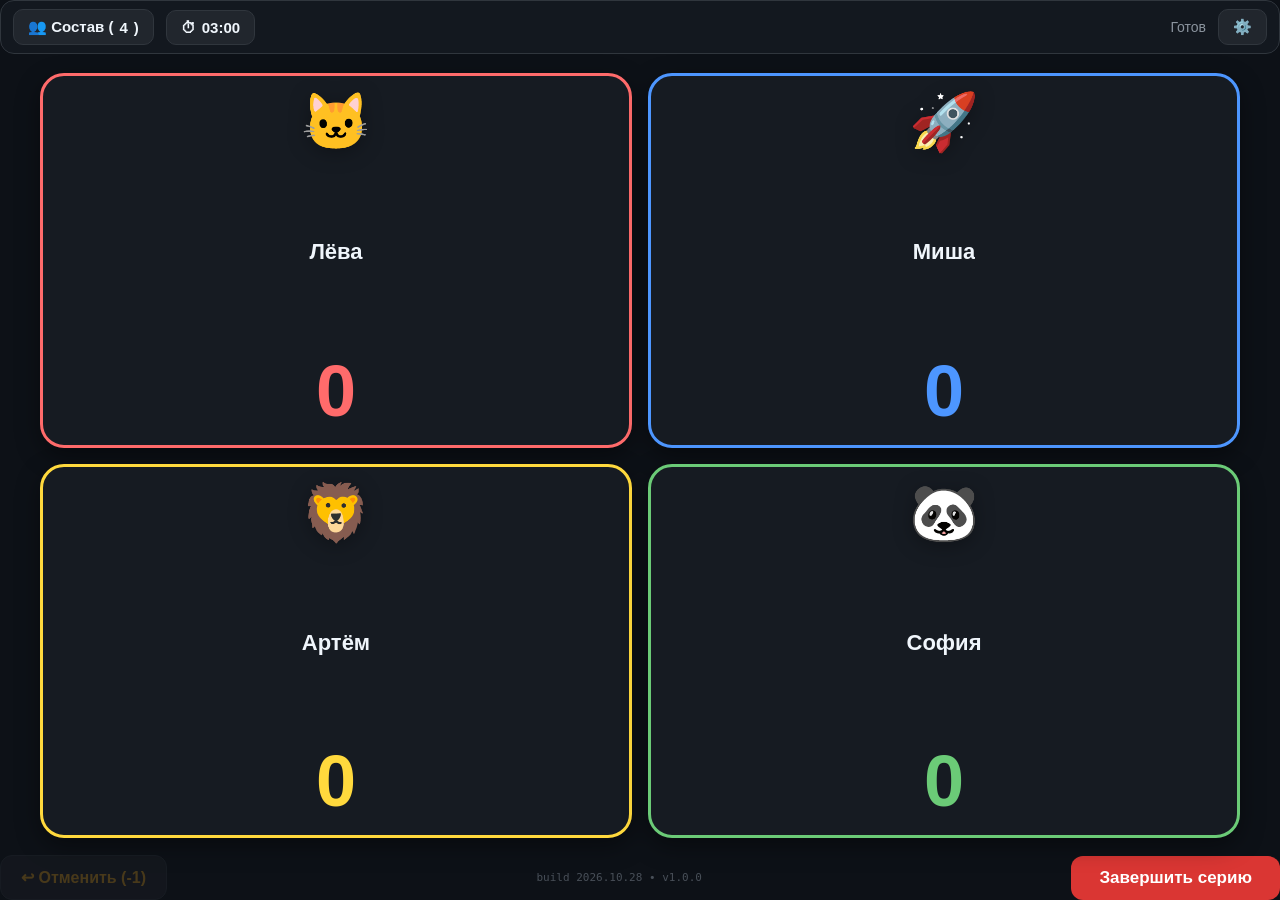
==== index.html @ bc88754a "настроили raycast-скрипт сохранения" ====
<!DOCTYPE html>
<html lang="ru">
<head>
  <meta charset="UTF-8">
  <meta name="viewport" content="width=device-width, initial-scale=1.0, maximum-scale=1.0, user-scalable=no, viewport-fit=cover">
  <meta name="apple-mobile-web-app-capable" content="yes">
  <meta name="apple-mobile-web-app-status-bar-style" content="black-translucent">
  <title>Тренировочный счетчик PWA</title>
  <style>
    :root {
      --bg: #0d1117;
      --card-bg: #161b22;
      --card-border: #30363d;
      --accent: #58a6ff;
      --success: #2ea043;
      --danger: #da3633;
      --warning: #d29922;
      --text: #f0f6fc;
      --text-muted: #8b949e;
    }

    * {
      box-sizing: border-box;
      touch-action: manipulation;
      user-select: none;
      -webkit-user-select: none;
      -webkit-touch-callout: none;
    }

    body {
      margin: 0;
      padding: env(safe-area-inset-top, 16px) env(safe-area-inset-right, 16px) env(safe-area-inset-bottom, 16px) env(safe-area-inset-left, 16px);
      background: var(--bg);
      color: var(--text);
      font-family: -apple-system, BlinkMacSystemFont, "SF Pro Display", "Segoe UI", Roboto, sans-serif;
      height: 100vh;
      overflow: hidden;
      display: flex;
      flex-direction: column;
    }

    header {
      display: flex;
      justify-content: space-between;
      align-items: center;
      padding: 8px 12px;
      background: rgba(22, 27, 34, 0.8);
      backdrop-filter: blur(10px);
      border-radius: 14px;
      border: 1px solid var(--card-border);
      margin-bottom: 12px;
      flex-shrink: 0;
    }

    .header-left, .header-right {
      display: flex;
      align-items: center;
      gap: 12px;
    }

    .timer-badge {
      font-size: 28px;
      font-weight: 700;
      font-variant-numeric: tabular-nums;
      color: var(--accent);
      background: #090d13;
      padding: 4px 14px;
      border-radius: 10px;
      border: 1px solid #21262d;
    }

    .btn-icon {
      background: #21262d;
      border: 1px solid var(--card-border);
      color: var(--text);
      padding: 8px 14px;
      border-radius: 10px;
      font-size: 15px;
      font-weight: 600;
      cursor: pointer;
      display: flex;
      align-items: center;
      gap: 6px;
    }

    .btn-icon:active {
      background: #30363d;
      transform: scale(0.96);
    }

    /* Main Area: Grid */
    main {
      flex: 1;
      display: flex;
      justify-content: center;
      align-items: center;
      min-height: 0;
    }

    .grid-container {
      display: grid;
      gap: 16px;
      width: 100%;
      height: 100%;
      max-width: 1200px;
      max-height: 85vh;
      margin: auto;
    }

    /* Dynamic Grid Layouts */
    .grid-2 { grid-template-columns: repeat(2, 1fr); grid-template-rows: 1fr; }
    .grid-3 { grid-template-columns: repeat(3, 1fr); grid-template-rows: 1fr; }
    .grid-4 { grid-template-columns: repeat(2, 1fr); grid-template-rows: repeat(2, 1fr); }
    .grid-5, .grid-6 { grid-template-columns: repeat(3, 1fr); grid-template-rows: repeat(2, 1fr); }
    .grid-7, .grid-8 { grid-template-columns: repeat(4, 1fr); grid-template-rows: repeat(2, 1fr); }

    .card {
      background: var(--card-bg);
      border: 3px solid var(--card-border);
      border-radius: 24px;
      display: flex;
      flex-direction: column;
      justify-content: space-between;
      align-items: center;
      padding: 18px 12px;
      position: relative;
      cursor: pointer;
      transition: transform 0.08s ease, border-color 0.15s ease, background-color 0.1s ease;
      box-shadow: 0 8px 24px rgba(0, 0, 0, 0.4);
    }

    .card:active {
      transform: scale(0.97);
    }

    .card.flash {
      border-color: #fff !important;
      background-color: #21262d !important;
    }

    .card.debounced {
      opacity: 0.6;
      pointer-events: none;
    }

    .card-avatar {
      font-size: 56px;
      line-height: 1;
      filter: drop-shadow(0 4px 10px rgba(0,0,0,0.3));
    }

    .card-name {
      font-size: 22px;
      font-weight: 700;
      color: var(--text);
      text-align: center;
      white-space: nowrap;
      overflow: hidden;
      text-overflow: ellipsis;
      max-width: 90%;
    }

    .card-score {
      font-size: 72px;
      font-weight: 900;
      font-variant-numeric: tabular-nums;
      line-height: 1;
    }

    /* Footer Controls */
    footer {
      display: flex;
      justify-content: space-between;
      align-items: center;
      gap: 12px;
      padding-top: 10px;
      flex-shrink: 0;
    }

    .undo-btn {
      background: #21262d;
      color: var(--warning);
      border: 1px solid #30363d;
      padding: 12px 20px;
      border-radius: 12px;
      font-size: 16px;
      font-weight: 700;
      cursor: pointer;
    }

    .undo-btn:disabled {
      opacity: 0.3;
      cursor: not-allowed;
    }

    .finish-btn {
      background: var(--danger);
      color: #fff;
      border: none;
      padding: 12px 28px;
      border-radius: 12px;
      font-size: 17px;
      font-weight: 700;
      cursor: pointer;
    }

    .build-tag {
      font-size: 11px;
      color: #484f58;
      font-family: monospace;
    }

    /* Modals & Overlays */
    .modal {
      display: none;
      position: fixed;
      inset: 0;
      background: rgba(0, 0, 0, 0.85);
      backdrop-filter: blur(12px);
      z-index: 100;
      justify-content: center;
      align-items: center;
      padding: 20px;
    }

    .modal.active {
      display: flex;
    }

    .modal-content {
      background: var(--card-bg);
      border: 1px solid var(--card-border);
      border-radius: 20px;
      padding: 24px;
      max-width: 580px;
      width: 100%;
      max-height: 90vh;
      display: flex;
      flex-direction: column;
      gap: 16px;
      overflow-y: auto;
    }

    .modal-title {
      font-size: 24px;
      font-weight: 800;
      margin: 0;
    }

    /* Roster Checkin List */
    .roster-list {
      display: flex;
      flex-direction: column;
      gap: 10px;
      overflow-y: auto;
      max-height: 40vh;
    }

    .roster-item {
      display: flex;
      align-items: center;
      justify-content: space-between;
      padding: 12px 16px;
      background: #0d1117;
      border: 1px solid var(--card-border);
      border-radius: 14px;
      cursor: pointer;
    }

    .roster-item.selected {
      border-color: var(--accent);
      background: rgba(88, 166, 255, 0.1);
    }

    .roster-left {
      display: flex;
      align-items: center;
      gap: 12px;
      font-size: 18px;
      font-weight: 600;
    }

    /* Podium Display */
    .podium-list {
      display: flex;
      flex-direction: column;
      gap: 10px;
      margin: 10px 0;
    }

    .podium-item {
      display: flex;
      justify-content: space-between;
      align-items: center;
      padding: 12px 18px;
      background: #0d1117;
      border-radius: 12px;
      border: 1px solid var(--card-border);
    }

    .podium-item.p-1 { border-color: #ffd700; background: rgba(255, 215, 0, 0.08); }
    .podium-item.p-2 { border-color: #c0c0c0; background: rgba(192, 192, 192, 0.08); }
    .podium-item.p-3 { border-color: #cd7f32; background: rgba(205, 127, 50, 0.08); }

    .podium-rank { font-size: 20px; font-weight: 800; }
    .podium-score { font-size: 24px; font-weight: 900; color: var(--accent); }

    .actions-row {
      display: flex;
      gap: 10px;
    }

    .actions-row button {
      flex: 1;
      padding: 14px;
      border-radius: 12px;
      font-size: 16px;
      font-weight: 700;
      border: none;
      cursor: pointer;
    }

    .btn-tg { background: #0088cc; color: #fff; }
    .btn-stories { background: linear-gradient(45deg, #f09433, #e6683c, #dc2743, #cc2366, #bc1888); color: #fff; }
    .btn-close { background: #30363d; color: #fff; }
  </style>
</head>
<body>

  <header>
    <div class="header-left">
      <button class="btn-icon" id="btn-roster-open">👥 Состав (<span id="active-count">0</span>)</button>
      <button class="btn-icon" id="btn-timer-toggle">⏱ <span id="timer-label">03:00</span></button>
    </div>
    <div class="header-right">
      <span id="session-status" style="font-size: 14px; color: var(--text-muted);">Готов</span>
      <button class="btn-icon" id="btn-settings-open">⚙️</button>
    </div>
  </header>

  <main>
    <div class="grid-container" id="cards-grid"></div>
  </main>

  <footer>
    <button class="undo-btn" id="btn-undo" disabled>↩ Отменить (-1)</button>
    <span class="build-tag">build 2026.10.28 • v1.0.0</span>
    <button class="finish-btn" id="btn-finish">Завершить серию</button>
  </footer>

  <!-- Modal: Чекин состава -->
  <div class="modal" id="modal-roster">
    <div class="modal-content">
      <h2 class="modal-title">Выбор участников (2–8)</h2>
      <div class="roster-list" id="roster-items-container"></div>
      <div class="actions-row">
        <button class="btn-close" id="btn-roster-close">Применить</button>
      </div>
    </div>
  </div>

  <!-- Modal: Подиум и Отчетность -->
  <div class="modal" id="modal-podium">
    <div class="modal-content">
      <h2 class="modal-title">🏆 Результаты упражнения</h2>
      <div class="podium-list" id="podium-results-container"></div>
      <div class="actions-row">
        <button class="btn-tg" id="btn-share-tg">В Telegram</button>
        <button class="btn-stories" id="btn-share-stories">Stories (Instagram/FB)</button>
      </div>
      <button class="btn-close" id="btn-podium-restart" style="padding: 14px; border-radius: 12px; border:none; color:#fff;">Новая серия</button>
    </div>
  </div>

  <!-- Modal: Настройки -->
  <div class="modal" id="modal-settings">
    <div class="modal-content">
      <h2 class="modal-title">Настройки</h2>
      <label style="display:flex; flex-direction:column; gap:6px; font-size:14px; color:var(--text-muted);">
        Telegram Bot Token:
        <input type="text" id="cfg-tg-token" style="padding:10px; border-radius:8px; border:1px solid var(--card-border); background:#0d1117; color:#fff;">
      </label>
      <label style="display:flex; flex-direction:column; gap:6px; font-size:14px; color:var(--text-muted);">
        Telegram Chat ID (канал):
        <input type="text" id="cfg-tg-chat" style="padding:10px; border-radius:8px; border:1px solid var(--card-border); background:#0d1117; color:#fff;">
      </label>
      <label style="display:flex; flex-direction:column; gap:6px; font-size:14px; color:var(--text-muted);">
        Таймер серии (секунды):
        <input type="number" id="cfg-timer-sec" value="180" style="padding:10px; border-radius:8px; border:1px solid var(--card-border); background:#0d1117; color:#fff;">
      </label>
      <button class="btn-close" id="btn-settings-save" style="padding:12px; border-radius:12px; border:none; background:var(--accent); color:#fff; font-weight:700;">Сохранить</button>
    </div>
  </div>

  <canvas id="stories-canvas" width="1080" height="1920" style="display:none;"></canvas>

  <script>
    /* ==========================================================================
       1. DATA STRUCTURE & STATE MANAGEMENT
       ========================================================================== */
    const DEFAULT_ROSTER = [
      { id: "p1", name: "Лёва", avatar: "🐱", sound: "cat", color: "#FF6B6B" },
      { id: "p2", name: "Миша", avatar: "🚀", sound: "laser", color: "#4D96FF" },
      { id: "p3", name: "Артём", avatar: "🦁", sound: "roar", color: "#FFD93D" },
      { id: "p4", name: "София", avatar: "🐼", sound: "plop", color: "#6BCB77" },
      { id: "p5", name: "Даня", avatar: "⚡️", sound: "laser", color: "#FFA900" },
      { id: "p6", name: "Алиса", avatar: "🐺", sound: "dog", color: "#B388FF" },
      { id: "p7", name: "Тимур", avatar: "🐯", sound: "roar", color: "#FF5252" },
      { id: "p8", name: "Ева", avatar: "🦅", sound: "cat", color: "#00E5FF" }
    ];

    let AppState = {
      roster: DEFAULT_ROSTER,
      activeIds: ["p1", "p2", "p3", "p4"],
      scores: { p1: 0, p2: 0, p3: 0, p4: 0 },
      history: [],
      timerDuration: 180,
      timerRemaining: 180,
      timerRunning: false,
      settings: {
        tgToken: "",
        tgChat: ""
      }
    };

    function loadState() {
      const saved = localStorage.getItem("tc_state_v1");
      if (saved) {
        try {
          const parsed = JSON.parse(saved);
          AppState = { ...AppState, ...parsed };
        } catch (e) {
          console.error("Failed to parse state", e);
        }
      }
    }

    function saveState() {
      localStorage.setItem("tc_state_v1", JSON.stringify({
        roster: AppState.roster,
        activeIds: AppState.activeIds,
        scores: AppState.scores,
        timerDuration: AppState.timerDuration,
        settings: AppState.settings
      }));
    }

    /* ==========================================================================
       2. PROCEDURAL SOUND SYNTHESIS (Web Audio API)
       ========================================================================== */
    let audioCtx = null;

    function getAudioContext() {
      if (!audioCtx) {
        audioCtx = new (window.AudioContext || window.webkitAudioContext)();
      }
      if (audioCtx.state === 'suspended') {
        audioCtx.resume();
      }
      return audioCtx;
    }

    function playSound(type) {
      try {
        const ctx = getAudioContext();
        const now = ctx.currentTime;

        if (type === "cat") {
          // Meow: pitch modulation up then down
          const osc = ctx.createOscillator();
          const gain = ctx.createGain();
          osc.type = "sine";
          osc.frequency.setValueAtTime(320, now);
          osc.frequency.exponentialRampToValueAtTime(700, now + 0.15);
          osc.frequency.exponentialRampToValueAtTime(400, now + 0.35);
          gain.gain.setValueAtTime(0.3, now);
          gain.gain.linearRampToValueAtTime(0.01, now + 0.38);
          osc.connect(gain);
          gain.connect(ctx.destination);
          osc.start(now);
          osc.stop(now + 0.4);
        } else if (type === "laser") {
          // Blaster / Laser: exponential drop
          const osc = ctx.createOscillator();
          const gain = ctx.createGain();
          osc.type = "sawtooth";
          osc.frequency.setValueAtTime(950, now);
          osc.frequency.exponentialRampToValueAtTime(80, now + 0.12);
          gain.gain.setValueAtTime(0.25, now);
          gain.gain.linearRampToValueAtTime(0.01, now + 0.12);
          osc.connect(gain);
          gain.connect(ctx.destination);
          osc.start(now);
          osc.stop(now + 0.13);
        } else if (type === "dog") {
          // Bark: snappy square burst
          const osc = ctx.createOscillator();
          const gain = ctx.createGain();
          osc.type = "triangle";
          osc.frequency.setValueAtTime(160, now);
          osc.frequency.linearRampToValueAtTime(90, now + 0.14);
          gain.gain.setValueAtTime(0.4, now);
          gain.gain.linearRampToValueAtTime(0.01, now + 0.15);
          osc.connect(gain);
          gain.connect(ctx.destination);
          osc.start(now);
          osc.stop(now + 0.16);
        } else if (type === "plop" || type === "roar") {
          // Deep resonant pop
          const osc = ctx.createOscillator();
          const gain = ctx.createGain();
          osc.type = "sine";
          osc.frequency.setValueAtTime(140, now);
          osc.frequency.exponentialRampToValueAtTime(450, now + 0.08);
          gain.gain.setValueAtTime(0.35, now);
          gain.gain.linearRampToValueAtTime(0.01, now + 0.18);
          osc.connect(gain);
          gain.connect(ctx.destination);
          osc.start(now);
          osc.stop(now + 0.19);
        } else if (type === "whistle") {
          // Double-frequency referee whistle
          const o1 = ctx.createOscillator();
          const o2 = ctx.createOscillator();
          const g = ctx.createGain();
          o1.frequency.setValueAtTime(2300, now);
          o2.frequency.setValueAtTime(2850, now);
          g.gain.setValueAtTime(0.3, now);
          g.gain.linearRampToValueAtTime(0.01, now + 0.6);
          o1.connect(g);
          o2.connect(g);
          g.connect(ctx.destination);
          o1.start(now); o2.start(now);
          o1.stop(now + 0.62); o2.stop(now + 0.62);
        } else if (type === "click") {
          const osc = ctx.createOscillator();
          const gain = ctx.createGain();
          osc.type = "sine";
          osc.frequency.setValueAtTime(400, now);
          gain.gain.setValueAtTime(0.15, now);
          gain.gain.linearRampToValueAtTime(0.01, now + 0.04);
          osc.connect(gain);
          gain.connect(ctx.destination);
          osc.start(now);
          osc.stop(now + 0.05);
        }
      } catch (e) {
        console.warn("AudioContext error:", e);
      }
    }

    /* ==========================================================================
       3. INPUT HANDLING, DEBOUNCE & UNDO
       ========================================================================== */
    const debounceMap = new Map();

    function registerTap(playerId, cardEl) {
      const now = Date.now();
      const last = debounceMap.get(playerId) || 0;
      if (now - last < 600) return; // Debounce 600ms
      debounceMap.set(playerId, now);

      getAudioContext();

      // Update State
      AppState.scores[playerId] = (AppState.scores[playerId] || 0) + 1;
      AppState.history.push({ playerId, timestamp: now });

      // Visual Feedback
      cardEl.classList.add("flash");
      cardEl.classList.add("debounced");
      setTimeout(() => cardEl.classList.remove("flash"), 120);
      setTimeout(() => cardEl.classList.remove("debounced"), 600);

      // Play specific child sound
      const player = AppState.roster.find(p => p.id === playerId);
      playSound(player ? player.sound : "cat");

      updateCardScore(playerId);
      updateUndoButton();
      saveState();
    }

    function undoLast() {
      if (AppState.history.length === 0) return;
      const lastAction = AppState.history.pop();
      if (AppState.scores[lastAction.playerId] > 0) {
        AppState.scores[lastAction.playerId]--;
      }
      playSound("click");
      updateCardScore(lastAction.playerId);
      updateUndoButton();
      saveState();
    }

    function updateCardScore(playerId) {
      const scoreEl = document.getElementById(`score-${playerId}`);
      if (scoreEl) {
        scoreEl.innerText = AppState.scores[playerId] || 0;
      }
    }

    function updateUndoButton() {
      const btn = document.getElementById("btn-undo");
      btn.disabled = AppState.history.length === 0;
      if (AppState.history.length > 0) {
        const lastId = AppState.history[AppState.history.length - 1].playerId;
        const player = AppState.roster.find(p => p.id === lastId);
        btn.innerText = `↩ Отмена (${player ? player.name : ""})`;
      } else {
        btn.innerText = "↩ Отменить (-1)";
      }
    }

    /* ==========================================================================
       4. DYNAMIC VIEWPORT & GRID RENDERING
       ========================================================================== */
    function renderGrid() {
      const grid = document.getElementById("cards-grid");
      grid.innerHTML = "";
      const count = AppState.activeIds.length;

      grid.className = "grid-container";
      if (count <= 2) grid.classList.add("grid-2");
      else if (count === 3) grid.classList.add("grid-3");
      else if (count === 4) grid.classList.add("grid-4");
      else if (count <= 6) grid.classList.add("grid-6");
      else grid.classList.add("grid-8");

      AppState.activeIds.forEach(id => {
        const player = AppState.roster.find(p => p.id === id);
        if (!player) return;

        const card = document.createElement("div");
        card.className = "card";
        card.style.borderColor = player.color;

        card.innerHTML = `
          <div class="card-avatar">${player.avatar}</div>
          <div class="card-name">${player.name}</div>
          <div class="card-score" id="score-${id}" style="color: ${player.color}">${AppState.scores[id] || 0}</div>
        `;

        const triggerAction = (e) => {
          e.preventDefault();
          registerTap(id, card);
        };

        card.addEventListener("touchstart", triggerAction, { passive: false });
        card.addEventListener("mousedown", (e) => {
          if (!('ontouchstart' in window)) triggerAction(e);
        });

        grid.appendChild(card);
      });

      document.getElementById("active-count").innerText = count;
      updateUndoButton();
    }

    /* ==========================================================================
       5. TIMER ENGINE
       ========================================================================== */
    let timerInterval = null;

    function formatTime(sec) {
      const m = Math.floor(sec / 60).toString().padStart(2, '0');
      const s = (sec % 60).toString().padStart(2, '0');
      return `${m}:${s}`;
    }

    function toggleTimer() {
      getAudioContext();
      if (AppState.timerRunning) {
        clearInterval(timerInterval);
        AppState.timerRunning = false;
        document.getElementById("session-status").innerText = "Пауза";
      } else {
        AppState.timerRunning = true;
        document.getElementById("session-status").innerText = "Идет упражнение";
        playSound("click");
        timerInterval = setInterval(() => {
          if (AppState.timerRemaining > 0) {
            AppState.timerRemaining--;
            document.getElementById("timer-label").innerText = formatTime(AppState.timerRemaining);
          } else {
            clearInterval(timerInterval);
            AppState.timerRunning = false;
            playSound("whistle");
            finishSession();
          }
        }, 1000);
      }
    }

    /* ==========================================================================
       6. PODIUM, RANKING & SHARING (Telegram + Canvas Stories)
       ========================================================================== */
    function finishSession() {
      if (AppState.timerRunning) {
        clearInterval(timerInterval);
        AppState.timerRunning = false;
      }
      playSound("whistle");

      const sorted = AppState.activeIds
        .map(id => ({
          ...AppState.roster.find(p => p.id === id),
          score: AppState.scores[id] || 0
        }))
        .sort((a, b) => b.score - a.score);

      const podiumContainer = document.getElementById("podium-results-container");
      podiumContainer.innerHTML = "";

      sorted.forEach((p, index) => {
        const item = document.createElement("div");
        item.className = `podium-item ${index === 0 ? 'p-1' : index === 1 ? 'p-2' : index === 2 ? 'p-3' : ''}`;
        const medal = index === 0 ? "🥇" : index === 1 ? "🥈" : index === 2 ? "🥉" : `${index + 1}.`;
        item.innerHTML = `
          <div style="display:flex; align-items:center; gap:10px;">
            <span class="podium-rank">${medal}</span>
            <span style="font-size:22px;">${p.avatar}</span>
            <span style="font-size:18px; font-weight:700;">${p.name}</span>
          </div>
          <div class="podium-score">${p.score}</div>
        `;
        podiumContainer.appendChild(item);
      });

      document.getElementById("modal-podium").classList.add("active");
    }

    async function sendTelegramReport() {
      const token = AppState.settings.tgToken;
      const chat = AppState.settings.tgChat;

      const sorted = AppState.activeIds
        .map(id => ({
          ...AppState.roster.find(p => p.id === id),
          score: AppState.scores[id] || 0
        }))
        .sort((a, b) => b.score - a.score);

      const dateStr = new Date().toLocaleDateString("ru-RU", { day: 'numeric', month: 'long' });
      let text = `🏆 <b>Итоги упражнения (${dateStr})</b>\n\n`;
      sorted.forEach((p, idx) => {
        const medal = idx === 0 ? "🥇" : idx === 1 ? "🥈" : idx === 2 ? "🥉" : "•";
        text += `${medal} <b>${p.name}</b> (${p.avatar}): ${p.score}\n`;
      });
      text += `\n🔥 <i>Отличная работа на корте!</i>`;

      if (!token || !chat) {
        navigator.clipboard.writeText(text.replace(/<[^>]*>/g, ''));
        alert("Токен Telegram не задан в настройках. Отчет скопирован в буфер обмена!");
        return;
      }

      try {
        const res = await fetch(`https://api.telegram.org/bot${token}/sendMessage`, {
          method: "POST",
          headers: { "Content-Type": "application/json" },
          body: JSON.stringify({ chat_id: chat, text: text, parse_mode: "HTML" })
        });
        if (res.ok) alert("Отчет отправлен в канал Telegram!");
        else throw new Error();
      } catch (e) {
        navigator.clipboard.writeText(text.replace(/<[^>]*>/g, ''));
        alert("Не удалось отправить по сети. Результат скопирован в буфер обмена.");
      }
    }

    async function generateAndShareStories() {
      const canvas = document.getElementById("stories-canvas");
      const ctx = canvas.getContext("2d");

      // 1. Background gradient
      const grad = ctx.createLinearGradient(0, 0, 0, 1920);
      grad.addColorStop(0, "#0d1117");
      grad.addColorStop(1, "#161b22");
      ctx.fillStyle = grad;
      ctx.fillRect(0, 0, 1080, 1920);

      // 2. Header text
      ctx.fillStyle = "#58a6ff";
      ctx.font = "bold 52px -apple-system, sans-serif";
      ctx.textAlign = "center";
      ctx.fillText("ТРЕНИРОВОЧНЫЙ СЧЕТЧИК", 540, 180);

      ctx.fillStyle = "#ffffff";
      ctx.font = "bold 76px -apple-system, sans-serif";
      ctx.fillText("ИТОГИ СЕРИИ", 540, 270);

      const dateStr = new Date().toLocaleDateString("ru-RU", { day: 'numeric', month: 'long', year: 'numeric' });
      ctx.fillStyle = "#8b949e";
      ctx.font = "36px -apple-system, sans-serif";
      ctx.fillText(dateStr, 540, 340);

      // 3. Render Top list
      const sorted = AppState.activeIds
        .map(id => ({
          ...AppState.roster.find(p => p.id === id),
          score: AppState.scores[id] || 0
        }))
        .sort((a, b) => b.score - a.score);

      let startY = 460;
      const rowHeight = 150;

      sorted.slice(0, 6).forEach((p, idx) => {
        ctx.fillStyle = "#21262d";
        ctx.beginPath();
        ctx.roundRect(100, startY, 880, 120, [24]);
        ctx.fill();

        if (idx === 0) { ctx.lineWidth = 4; ctx.strokeStyle = "#ffd700"; ctx.stroke(); }
        else if (idx === 1) { ctx.lineWidth = 3; ctx.strokeStyle = "#c0c0c0"; ctx.stroke(); }
        else if (idx === 2) { ctx.lineWidth = 3; ctx.strokeStyle = "#cd7f32"; ctx.stroke(); }

        const medal = idx === 0 ? "🥇" : idx === 1 ? "🥈" : idx === 2 ? "🥉" : `${idx + 1}`;
        ctx.textAlign = "left";
        ctx.font = "bold 44px -apple-system, sans-serif";
        ctx.fillStyle = "#ffffff";
        ctx.fillText(medal, 140, startY + 76);

        ctx.font = "52px -apple-system, sans-serif";
        ctx.fillText(p.avatar, 230, startY + 80);

        ctx.font = "bold 44px -apple-system, sans-serif";
        ctx.fillStyle = "#ffffff";
        ctx.fillText(p.name, 320, startY + 76);

        ctx.textAlign = "right";
        ctx.font = "bold 56px -apple-system, sans-serif";
        ctx.fillStyle = "#58a6ff";
        ctx.fillText(`${p.score}`, 930, startY + 80);

        startY += rowHeight;
      });

      canvas.toBlob(async (blob) => {
        const file = new File([blob], "training-results.png", { type: "image/png" });
        if (navigator.share && navigator.canShare && navigator.canShare({ files: [file] })) {
          try {
            await navigator.share({
              files: [file],
              title: "Итоги тренировки",
              text: "Результаты упражнения на корте!"
            });
          } catch (e) {
            console.log("Share dismissed");
          }
        } else {
          // Fallback download
          const url = URL.createObjectURL(blob);
          const a = document.createElement("a");
          a.href = url;
          a.download = "training-results.png";
          a.click();
          URL.revokeObjectURL(url);
          alert("Открытка сохранена на устройство!");
        }
      }, "image/png");
    }

    /* ==========================================================================
       7. ROSTER CHECKIN MODAL LOGIC
       ========================================================================== */
    function openRosterModal() {
      const container = document.getElementById("roster-items-container");
      container.innerHTML = "";

      AppState.roster.forEach(player => {
        const isSelected = AppState.activeIds.includes(player.id);
        const item = document.createElement("div");
        item.className = `roster-item ${isSelected ? 'selected' : ''}`;
        item.innerHTML = `
          <div class="roster-left">
            <span>${player.avatar}</span>
            <span>${player.name}</span>
          </div>
          <span style="font-size:20px;">${isSelected ? '✅' : '⚪️'}</span>
        `;
        item.onclick = () => {
          if (AppState.activeIds.includes(player.id)) {
            if (AppState.activeIds.length <= 2) {
              alert("Минимум 2 участника на корте.");
              return;
            }
            AppState.activeIds = AppState.activeIds.filter(id => id !== player.id);
          } else {
            if (AppState.activeIds.length >= 8) {
              alert("Максимум 8 участников на одном экране.");
              return;
            }
            AppState.activeIds.push(player.id);
          }
          openRosterModal();
        };
        container.appendChild(item);
      });

      document.getElementById("modal-roster").classList.add("active");
    }

    function initSettings() {
      document.getElementById("cfg-tg-token").value = AppState.settings.tgToken || "";
      document.getElementById("cfg-tg-chat").value = AppState.settings.tgChat || "";
      document.getElementById("cfg-timer-sec").value = AppState.timerDuration || 180;
    }

    /* ==========================================================================
       8. INITIALIZATION & ATTACHMENTS
       ========================================================================== */
    document.addEventListener("DOMContentLoaded", () => {
      loadState();
      renderGrid();

      document.getElementById("btn-undo").addEventListener("click", undoLast);
      document.getElementById("btn-finish").addEventListener("click", finishSession);
      document.getElementById("btn-timer-toggle").addEventListener("click", toggleTimer);

      document.getElementById("btn-roster-open").addEventListener("click", openRosterModal);
      document.getElementById("btn-roster-close").addEventListener("click", () => {
        document.getElementById("modal-roster").classList.remove("active");
        renderGrid();
        saveState();
      });

      document.getElementById("btn-settings-open").addEventListener("click", () => {
        initSettings();
        document.getElementById("modal-settings").classList.add("active");
      });

      document.getElementById("btn-settings-save").addEventListener("click", () => {
        AppState.settings.tgToken = document.getElementById("cfg-tg-token").value.trim();
        AppState.settings.tgChat = document.getElementById("cfg-tg-chat").value.trim();
        const duration = parseInt(document.getElementById("cfg-timer-sec").value, 10);
        if (!isNaN(duration) && duration > 0) {
          AppState.timerDuration = duration;
          AppState.timerRemaining = duration;
          document.getElementById("timer-label").innerText = formatTime(duration);
        }
        document.getElementById("modal-settings").classList.remove("active");
        saveState();
      });

      document.getElementById("btn-share-tg").addEventListener("click", sendTelegramReport);
      document.getElementById("btn-share-stories").addEventListener("click", generateAndShareStories);
      document.getElementById("btn-podium-restart").addEventListener("click", () => {
        document.getElementById("modal-podium").classList.remove("active");
        AppState.scores = {};
        AppState.history = [];
        AppState.timerRemaining = AppState.timerDuration;
        document.getElementById("timer-label").innerText = formatTime(AppState.timerRemaining);
        document.getElementById("session-status").innerText = "Готов";
        renderGrid();
        saveState();
      });
    });
  </script>
</body>
</html>
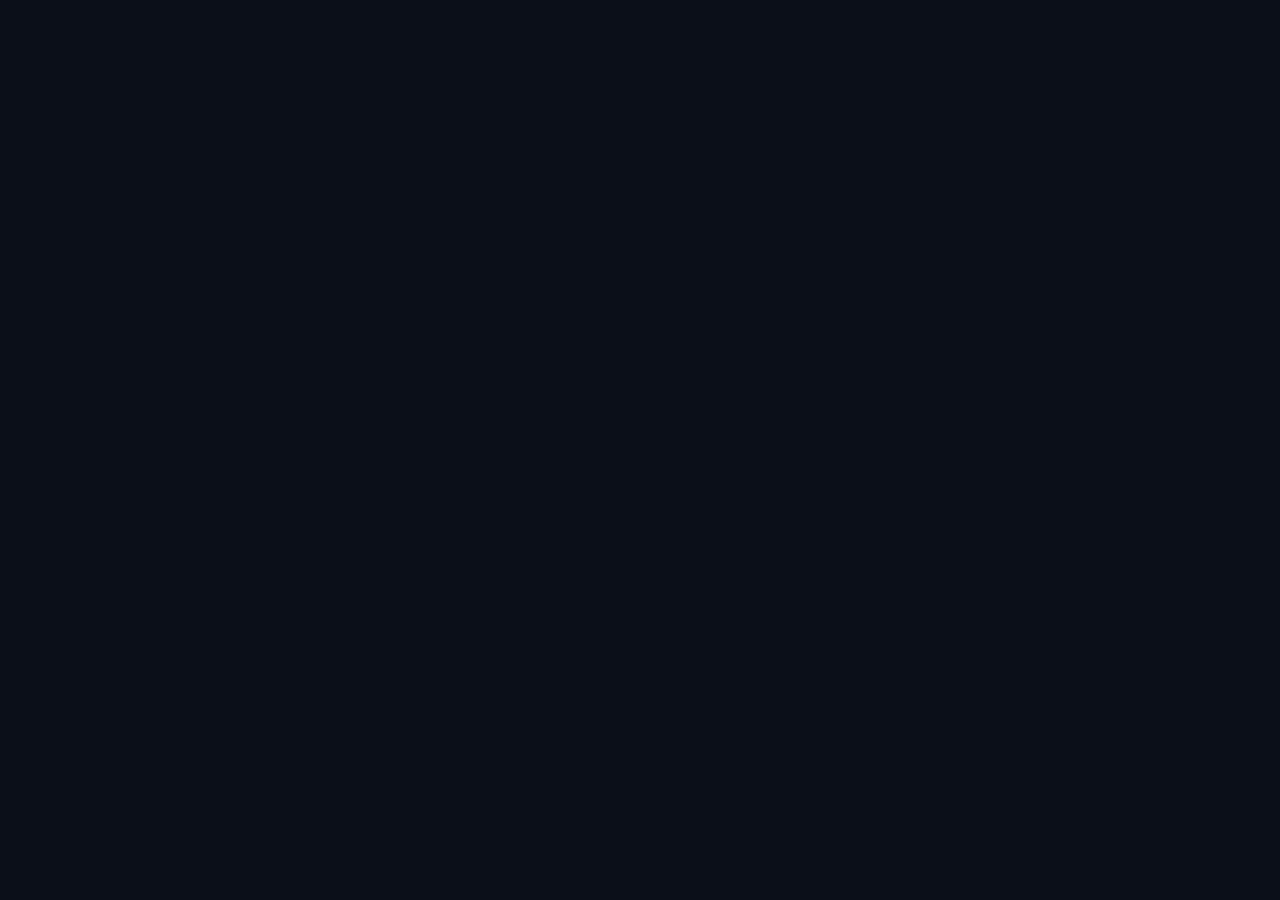
==== commit 3b6c5441: "реализовали скоростное табло Matrix Counter с аудио и стилями" ====
--- a/index.html
+++ b/index.html
@@ -1,963 +1,35 @@
 <!DOCTYPE html>
 <html lang="ru">
 <head>
-  <meta charset="UTF-8">
-  <meta name="viewport" content="width=device-width, initial-scale=1.0, maximum-scale=1.0, user-scalable=no, viewport-fit=cover">
-  <meta name="apple-mobile-web-app-capable" content="yes">
-  <meta name="apple-mobile-web-app-status-bar-style" content="black-translucent">
-  <title>Тренировочный счетчик PWA</title>
-  <style>
-    :root {
-      --bg: #0d1117;
-      --card-bg: #161b22;
-      --card-border: #30363d;
-      --accent: #58a6ff;
-      --success: #2ea043;
-      --danger: #da3633;
-      --warning: #d29922;
-      --text: #f0f6fc;
-      --text-muted: #8b949e;
-    }
-
-    * {
-      box-sizing: border-box;
-      touch-action: manipulation;
-      user-select: none;
-      -webkit-user-select: none;
-      -webkit-touch-callout: none;
-    }
-
-    body {
-      margin: 0;
-      padding: env(safe-area-inset-top, 16px) env(safe-area-inset-right, 16px) env(safe-area-inset-bottom, 16px) env(safe-area-inset-left, 16px);
-      background: var(--bg);
-      color: var(--text);
-      font-family: -apple-system, BlinkMacSystemFont, "SF Pro Display", "Segoe UI", Roboto, sans-serif;
-      height: 100vh;
-      overflow: hidden;
-      display: flex;
-      flex-direction: column;
-    }
-
-    header {
-      display: flex;
-      justify-content: space-between;
-      align-items: center;
-      padding: 8px 12px;
-      background: rgba(22, 27, 34, 0.8);
-      backdrop-filter: blur(10px);
-      border-radius: 14px;
-      border: 1px solid var(--card-border);
-      margin-bottom: 12px;
-      flex-shrink: 0;
-    }
-
-    .header-left, .header-right {
-      display: flex;
-      align-items: center;
-      gap: 12px;
-    }
-
-    .timer-badge {
-      font-size: 28px;
-      font-weight: 700;
-      font-variant-numeric: tabular-nums;
-      color: var(--accent);
-      background: #090d13;
-      padding: 4px 14px;
-      border-radius: 10px;
-      border: 1px solid #21262d;
-    }
-
-    .btn-icon {
-      background: #21262d;
-      border: 1px solid var(--card-border);
-      color: var(--text);
-      padding: 8px 14px;
-      border-radius: 10px;
-      font-size: 15px;
-      font-weight: 600;
-      cursor: pointer;
-      display: flex;
-      align-items: center;
-      gap: 6px;
-    }
-
-    .btn-icon:active {
-      background: #30363d;
-      transform: scale(0.96);
-    }
-
-    /* Main Area: Grid */
-    main {
-      flex: 1;
-      display: flex;
-      justify-content: center;
-      align-items: center;
-      min-height: 0;
-    }
-
-    .grid-container {
-      display: grid;
-      gap: 16px;
-      width: 100%;
-      height: 100%;
-      max-width: 1200px;
-      max-height: 85vh;
-      margin: auto;
-    }
-
-    /* Dynamic Grid Layouts */
-    .grid-2 { grid-template-columns: repeat(2, 1fr); grid-template-rows: 1fr; }
-    .grid-3 { grid-template-columns: repeat(3, 1fr); grid-template-rows: 1fr; }
-    .grid-4 { grid-template-columns: repeat(2, 1fr); grid-template-rows: repeat(2, 1fr); }
-    .grid-5, .grid-6 { grid-template-columns: repeat(3, 1fr); grid-template-rows: repeat(2, 1fr); }
-    .grid-7, .grid-8 { grid-template-columns: repeat(4, 1fr); grid-template-rows: repeat(2, 1fr); }
-
-    .card {
-      background: var(--card-bg);
-      border: 3px solid var(--card-border);
-      border-radius: 24px;
-      display: flex;
-      flex-direction: column;
-      justify-content: space-between;
-      align-items: center;
-      padding: 18px 12px;
-      position: relative;
-      cursor: pointer;
-      transition: transform 0.08s ease, border-color 0.15s ease, background-color 0.1s ease;
-      box-shadow: 0 8px 24px rgba(0, 0, 0, 0.4);
-    }
-
-    .card:active {
-      transform: scale(0.97);
-    }
-
-    .card.flash {
-      border-color: #fff !important;
-      background-color: #21262d !important;
-    }
-
-    .card.debounced {
-      opacity: 0.6;
-      pointer-events: none;
-    }
-
-    .card-avatar {
-      font-size: 56px;
-      line-height: 1;
-      filter: drop-shadow(0 4px 10px rgba(0,0,0,0.3));
-    }
-
-    .card-name {
-      font-size: 22px;
-      font-weight: 700;
-      color: var(--text);
-      text-align: center;
-      white-space: nowrap;
-      overflow: hidden;
-      text-overflow: ellipsis;
-      max-width: 90%;
-    }
-
-    .card-score {
-      font-size: 72px;
-      font-weight: 900;
-      font-variant-numeric: tabular-nums;
-      line-height: 1;
-    }
-
-    /* Footer Controls */
-    footer {
-      display: flex;
-      justify-content: space-between;
-      align-items: center;
-      gap: 12px;
-      padding-top: 10px;
-      flex-shrink: 0;
-    }
-
-    .undo-btn {
-      background: #21262d;
-      color: var(--warning);
-      border: 1px solid #30363d;
-      padding: 12px 20px;
-      border-radius: 12px;
-      font-size: 16px;
-      font-weight: 700;
-      cursor: pointer;
-    }
-
-    .undo-btn:disabled {
-      opacity: 0.3;
-      cursor: not-allowed;
-    }
-
-    .finish-btn {
-      background: var(--danger);
-      color: #fff;
-      border: none;
-      padding: 12px 28px;
-      border-radius: 12px;
-      font-size: 17px;
-      font-weight: 700;
-      cursor: pointer;
-    }
-
-    .build-tag {
-      font-size: 11px;
-      color: #484f58;
-      font-family: monospace;
-    }
-
-    /* Modals & Overlays */
-    .modal {
-      display: none;
-      position: fixed;
-      inset: 0;
-      background: rgba(0, 0, 0, 0.85);
-      backdrop-filter: blur(12px);
-      z-index: 100;
-      justify-content: center;
-      align-items: center;
-      padding: 20px;
-    }
-
-    .modal.active {
-      display: flex;
-    }
-
-    .modal-content {
-      background: var(--card-bg);
-      border: 1px solid var(--card-border);
-      border-radius: 20px;
-      padding: 24px;
-      max-width: 580px;
-      width: 100%;
-      max-height: 90vh;
-      display: flex;
-      flex-direction: column;
-      gap: 16px;
-      overflow-y: auto;
-    }
-
-    .modal-title {
-      font-size: 24px;
-      font-weight: 800;
-      margin: 0;
-    }
-
-    /* Roster Checkin List */
-    .roster-list {
-      display: flex;
-      flex-direction: column;
-      gap: 10px;
-      overflow-y: auto;
-      max-height: 40vh;
-    }
-
-    .roster-item {
-      display: flex;
-      align-items: center;
-      justify-content: space-between;
-      padding: 12px 16px;
-      background: #0d1117;
-      border: 1px solid var(--card-border);
-      border-radius: 14px;
-      cursor: pointer;
-    }
-
-    .roster-item.selected {
-      border-color: var(--accent);
-      background: rgba(88, 166, 255, 0.1);
-    }
-
-    .roster-left {
-      display: flex;
-      align-items: center;
-      gap: 12px;
-      font-size: 18px;
-      font-weight: 600;
-    }
-
-    /* Podium Display */
-    .podium-list {
-      display: flex;
-      flex-direction: column;
-      gap: 10px;
-      margin: 10px 0;
-    }
-
-    .podium-item {
-      display: flex;
-      justify-content: space-between;
-      align-items: center;
-      padding: 12px 18px;
-      background: #0d1117;
-      border-radius: 12px;
-      border: 1px solid var(--card-border);
-    }
-
-    .podium-item.p-1 { border-color: #ffd700; background: rgba(255, 215, 0, 0.08); }
-    .podium-item.p-2 { border-color: #c0c0c0; background: rgba(192, 192, 192, 0.08); }
-    .podium-item.p-3 { border-color: #cd7f32; background: rgba(205, 127, 50, 0.08); }
-
-    .podium-rank { font-size: 20px; font-weight: 800; }
-    .podium-score { font-size: 24px; font-weight: 900; color: var(--accent); }
-
-    .actions-row {
-      display: flex;
-      gap: 10px;
-    }
-
-    .actions-row button {
-      flex: 1;
-      padding: 14px;
-      border-radius: 12px;
-      font-size: 16px;
-      font-weight: 700;
-      border: none;
-      cursor: pointer;
-    }
-
-    .btn-tg { background: #0088cc; color: #fff; }
-    .btn-stories { background: linear-gradient(45deg, #f09433, #e6683c, #dc2743, #cc2366, #bc1888); color: #fff; }
-    .btn-close { background: #30363d; color: #fff; }
-  </style>
+    <meta charset="UTF-8">
+    <meta name="viewport" content="width=device-width, initial-scale=1.0, maximum-scale=1.0, user-scalable=no">
+    <title>Теннисный Полигон</title>
+    <link rel="stylesheet" href="css/components/counter.css">
+    <style>
+        * {
+            box-sizing: border-box;
+            margin: 0;
+            padding: 0;
+        }
+        body {
+            font-family: -apple-system, BlinkMacSystemFont, "Segoe UI", Roboto, sans-serif;
+            background-color: #0b0f19;
+            overflow: hidden;
+        }
+        #app {
+            width: 100vw;
+            height: 100vh;
+        }
+    </style>
 </head>
 <body>
+    <div id="app"></div>
 
-  <header>
-    <div class="header-left">
-      <button class="btn-icon" id="btn-roster-open">👥 Состав (<span id="active-count">0</span>)</button>
-      <button class="btn-icon" id="btn-timer-toggle">⏱ <span id="timer-label">03:00</span></button>
-    </div>
-    <div class="header-right">
-      <span id="session-status" style="font-size: 14px; color: var(--text-muted);">Готов</span>
-      <button class="btn-icon" id="btn-settings-open">⚙️</button>
-    </div>
-  </header>
-
-  <main>
-    <div class="grid-container" id="cards-grid"></div>
-  </main>
-
-  <footer>
-    <button class="undo-btn" id="btn-undo" disabled>↩ Отменить (-1)</button>
-    <span class="build-tag">build 2026.10.28 • v1.0.0</span>
-    <button class="finish-btn" id="btn-finish">Завершить серию</button>
-  </footer>
-
-  <!-- Modal: Чекин состава -->
-  <div class="modal" id="modal-roster">
-    <div class="modal-content">
-      <h2 class="modal-title">Выбор участников (2–8)</h2>
-      <div class="roster-list" id="roster-items-container"></div>
-      <div class="actions-row">
-        <button class="btn-close" id="btn-roster-close">Применить</button>
-      </div>
-    </div>
-  </div>
-
-  <!-- Modal: Подиум и Отчетность -->
-  <div class="modal" id="modal-podium">
-    <div class="modal-content">
-      <h2 class="modal-title">🏆 Результаты упражнения</h2>
-      <div class="podium-list" id="podium-results-container"></div>
-      <div class="actions-row">
-        <button class="btn-tg" id="btn-share-tg">В Telegram</button>
-        <button class="btn-stories" id="btn-share-stories">Stories (Instagram/FB)</button>
-      </div>
-      <button class="btn-close" id="btn-podium-restart" style="padding: 14px; border-radius: 12px; border:none; color:#fff;">Новая серия</button>
-    </div>
-  </div>
-
-  <!-- Modal: Настройки -->
-  <div class="modal" id="modal-settings">
-    <div class="modal-content">
-      <h2 class="modal-title">Настройки</h2>
-      <label style="display:flex; flex-direction:column; gap:6px; font-size:14px; color:var(--text-muted);">
-        Telegram Bot Token:
-        <input type="text" id="cfg-tg-token" style="padding:10px; border-radius:8px; border:1px solid var(--card-border); background:#0d1117; color:#fff;">
-      </label>
-      <label style="display:flex; flex-direction:column; gap:6px; font-size:14px; color:var(--text-muted);">
-        Telegram Chat ID (канал):
-        <input type="text" id="cfg-tg-chat" style="padding:10px; border-radius:8px; border:1px solid var(--card-border); background:#0d1117; color:#fff;">
-      </label>
-      <label style="display:flex; flex-direction:column; gap:6px; font-size:14px; color:var(--text-muted);">
-        Таймер серии (секунды):
-        <input type="number" id="cfg-timer-sec" value="180" style="padding:10px; border-radius:8px; border:1px solid var(--card-border); background:#0d1117; color:#fff;">
-      </label>
-      <button class="btn-close" id="btn-settings-save" style="padding:12px; border-radius:12px; border:none; background:var(--accent); color:#fff; font-weight:700;">Сохранить</button>
-    </div>
-  </div>
-
-  <canvas id="stories-canvas" width="1080" height="1920" style="display:none;"></canvas>
-
-  <script>
-    /* ==========================================================================
-       1. DATA STRUCTURE & STATE MANAGEMENT
-       ========================================================================== */
-    const DEFAULT_ROSTER = [
-      { id: "p1", name: "Лёва", avatar: "🐱", sound: "cat", color: "#FF6B6B" },
-      { id: "p2", name: "Миша", avatar: "🚀", sound: "laser", color: "#4D96FF" },
-      { id: "p3", name: "Артём", avatar: "🦁", sound: "roar", color: "#FFD93D" },
-      { id: "p4", name: "София", avatar: "🐼", sound: "plop", color: "#6BCB77" },
-      { id: "p5", name: "Даня", avatar: "⚡️", sound: "laser", color: "#FFA900" },
-      { id: "p6", name: "Алиса", avatar: "🐺", sound: "dog", color: "#B388FF" },
-      { id: "p7", name: "Тимур", avatar: "🐯", sound: "roar", color: "#FF5252" },
-      { id: "p8", name: "Ева", avatar: "🦅", sound: "cat", color: "#00E5FF" }
-    ];
-
-    let AppState = {
-      roster: DEFAULT_ROSTER,
-      activeIds: ["p1", "p2", "p3", "p4"],
-      scores: { p1: 0, p2: 0, p3: 0, p4: 0 },
-      history: [],
-      timerDuration: 180,
-      timerRemaining: 180,
-      timerRunning: false,
-      settings: {
-        tgToken: "",
-        tgChat: ""
-      }
-    };
-
-    function loadState() {
-      const saved = localStorage.getItem("tc_state_v1");
-      if (saved) {
-        try {
-          const parsed = JSON.parse(saved);
-          AppState = { ...AppState, ...parsed };
-        } catch (e) {
-          console.error("Failed to parse state", e);
-        }
-      }
-    }
-
-    function saveState() {
-      localStorage.setItem("tc_state_v1", JSON.stringify({
-        roster: AppState.roster,
-        activeIds: AppState.activeIds,
-        scores: AppState.scores,
-        timerDuration: AppState.timerDuration,
-        settings: AppState.settings
-      }));
-    }
-
-    /* ==========================================================================
-       2. PROCEDURAL SOUND SYNTHESIS (Web Audio API)
-       ========================================================================== */
-    let audioCtx = null;
-
-    function getAudioContext() {
-      if (!audioCtx) {
-        audioCtx = new (window.AudioContext || window.webkitAudioContext)();
-      }
-      if (audioCtx.state === 'suspended') {
-        audioCtx.resume();
-      }
-      return audioCtx;
-    }
-
-    function playSound(type) {
-      try {
-        const ctx = getAudioContext();
-        const now = ctx.currentTime;
-
-        if (type === "cat") {
-          // Meow: pitch modulation up then down
-          const osc = ctx.createOscillator();
-          const gain = ctx.createGain();
-          osc.type = "sine";
-          osc.frequency.setValueAtTime(320, now);
-          osc.frequency.exponentialRampToValueAtTime(700, now + 0.15);
-          osc.frequency.exponentialRampToValueAtTime(400, now + 0.35);
-          gain.gain.setValueAtTime(0.3, now);
-          gain.gain.linearRampToValueAtTime(0.01, now + 0.38);
-          osc.connect(gain);
-          gain.connect(ctx.destination);
-          osc.start(now);
-          osc.stop(now + 0.4);
-        } else if (type === "laser") {
-          // Blaster / Laser: exponential drop
-          const osc = ctx.createOscillator();
-          const gain = ctx.createGain();
-          osc.type = "sawtooth";
-          osc.frequency.setValueAtTime(950, now);
-          osc.frequency.exponentialRampToValueAtTime(80, now + 0.12);
-          gain.gain.setValueAtTime(0.25, now);
-          gain.gain.linearRampToValueAtTime(0.01, now + 0.12);
-          osc.connect(gain);
-          gain.connect(ctx.destination);
-          osc.start(now);
-          osc.stop(now + 0.13);
-        } else if (type === "dog") {
-          // Bark: snappy square burst
-          const osc = ctx.createOscillator();
-          const gain = ctx.createGain();
-          osc.type = "triangle";
-          osc.frequency.setValueAtTime(160, now);
-          osc.frequency.linearRampToValueAtTime(90, now + 0.14);
-          gain.gain.setValueAtTime(0.4, now);
-          gain.gain.linearRampToValueAtTime(0.01, now + 0.15);
-          osc.connect(gain);
-          gain.connect(ctx.destination);
-          osc.start(now);
-          osc.stop(now + 0.16);
-        } else if (type === "plop" || type === "roar") {
-          // Deep resonant pop
-          const osc = ctx.createOscillator();
-          const gain = ctx.createGain();
-          osc.type = "sine";
-          osc.frequency.setValueAtTime(140, now);
-          osc.frequency.exponentialRampToValueAtTime(450, now + 0.08);
-          gain.gain.setValueAtTime(0.35, now);
-          gain.gain.linearRampToValueAtTime(0.01, now + 0.18);
-          osc.connect(gain);
-          gain.connect(ctx.destination);
-          osc.start(now);
-          osc.stop(now + 0.19);
-        } else if (type === "whistle") {
-          // Double-frequency referee whistle
-          const o1 = ctx.createOscillator();
-          const o2 = ctx.createOscillator();
-          const g = ctx.createGain();
-          o1.frequency.setValueAtTime(2300, now);
-          o2.frequency.setValueAtTime(2850, now);
-          g.gain.setValueAtTime(0.3, now);
-          g.gain.linearRampToValueAtTime(0.01, now + 0.6);
-          o1.connect(g);
-          o2.connect(g);
-          g.connect(ctx.destination);
-          o1.start(now); o2.start(now);
-          o1.stop(now + 0.62); o2.stop(now + 0.62);
-        } else if (type === "click") {
-          const osc = ctx.createOscillator();
-          const gain = ctx.createGain();
-          osc.type = "sine";
-          osc.frequency.setValueAtTime(400, now);
-          gain.gain.setValueAtTime(0.15, now);
-          gain.gain.linearRampToValueAtTime(0.01, now + 0.04);
-          osc.connect(gain);
-          gain.connect(ctx.destination);
-          osc.start(now);
-          osc.stop(now + 0.05);
-        }
-      } catch (e) {
-        console.warn("AudioContext error:", e);
-      }
-    }
-
-    /* ==========================================================================
-       3. INPUT HANDLING, DEBOUNCE & UNDO
-       ========================================================================== */
-    const debounceMap = new Map();
-
-    function registerTap(playerId, cardEl) {
-      const now = Date.now();
-      const last = debounceMap.get(playerId) || 0;
-      if (now - last < 600) return; // Debounce 600ms
-      debounceMap.set(playerId, now);
-
-      getAudioContext();
-
-      // Update State
-      AppState.scores[playerId] = (AppState.scores[playerId] || 0) + 1;
-      AppState.history.push({ playerId, timestamp: now });
-
-      // Visual Feedback
-      cardEl.classList.add("flash");
-      cardEl.classList.add("debounced");
-      setTimeout(() => cardEl.classList.remove("flash"), 120);
-      setTimeout(() => cardEl.classList.remove("debounced"), 600);
-
-      // Play specific child sound
-      const player = AppState.roster.find(p => p.id === playerId);
-      playSound(player ? player.sound : "cat");
-
-      updateCardScore(playerId);
-      updateUndoButton();
-      saveState();
-    }
-
-    function undoLast() {
-      if (AppState.history.length === 0) return;
-      const lastAction = AppState.history.pop();
-      if (AppState.scores[lastAction.playerId] > 0) {
-        AppState.scores[lastAction.playerId]--;
-      }
-      playSound("click");
-      updateCardScore(lastAction.playerId);
-      updateUndoButton();
-      saveState();
-    }
-
-    function updateCardScore(playerId) {
-      const scoreEl = document.getElementById(`score-${playerId}`);
-      if (scoreEl) {
-        scoreEl.innerText = AppState.scores[playerId] || 0;
-      }
-    }
-
-    function updateUndoButton() {
-      const btn = document.getElementById("btn-undo");
-      btn.disabled = AppState.history.length === 0;
-      if (AppState.history.length > 0) {
-        const lastId = AppState.history[AppState.history.length - 1].playerId;
-        const player = AppState.roster.find(p => p.id === lastId);
-        btn.innerText = `↩ Отмена (${player ? player.name : ""})`;
-      } else {
-        btn.innerText = "↩ Отменить (-1)";
-      }
-    }
-
-    /* ==========================================================================
-       4. DYNAMIC VIEWPORT & GRID RENDERING
-       ========================================================================== */
-    function renderGrid() {
-      const grid = document.getElementById("cards-grid");
-      grid.innerHTML = "";
-      const count = AppState.activeIds.length;
-
-      grid.className = "grid-container";
-      if (count <= 2) grid.classList.add("grid-2");
-      else if (count === 3) grid.classList.add("grid-3");
-      else if (count === 4) grid.classList.add("grid-4");
-      else if (count <= 6) grid.classList.add("grid-6");
-      else grid.classList.add("grid-8");
-
-      AppState.activeIds.forEach(id => {
-        const player = AppState.roster.find(p => p.id === id);
-        if (!player) return;
-
-        const card = document.createElement("div");
-        card.className = "card";
-        card.style.borderColor = player.color;
-
-        card.innerHTML = `
-          <div class="card-avatar">${player.avatar}</div>
-          <div class="card-name">${player.name}</div>
-          <div class="card-score" id="score-${id}" style="color: ${player.color}">${AppState.scores[id] || 0}</div>
-        `;
-
-        const triggerAction = (e) => {
-          e.preventDefault();
-          registerTap(id, card);
-        };
-
-        card.addEventListener("touchstart", triggerAction, { passive: false });
-        card.addEventListener("mousedown", (e) => {
-          if (!('ontouchstart' in window)) triggerAction(e);
+    <script type="module">
+        import { matrixCounter } from './js/modules/counter.js';
+        window.addEventListener('DOMContentLoaded', () => {
+            matrixCounter.init();
         });
-
-        grid.appendChild(card);
-      });
-
-      document.getElementById("active-count").innerText = count;
-      updateUndoButton();
-    }
-
-    /* ==========================================================================
-       5. TIMER ENGINE
-       ========================================================================== */
-    let timerInterval = null;
-
-    function formatTime(sec) {
-      const m = Math.floor(sec / 60).toString().padStart(2, '0');
-      const s = (sec % 60).toString().padStart(2, '0');
-      return `${m}:${s}`;
-    }
-
-    function toggleTimer() {
-      getAudioContext();
-      if (AppState.timerRunning) {
-        clearInterval(timerInterval);
-        AppState.timerRunning = false;
-        document.getElementById("session-status").innerText = "Пауза";
-      } else {
-        AppState.timerRunning = true;
-        document.getElementById("session-status").innerText = "Идет упражнение";
-        playSound("click");
-        timerInterval = setInterval(() => {
-          if (AppState.timerRemaining > 0) {
-            AppState.timerRemaining--;
-            document.getElementById("timer-label").innerText = formatTime(AppState.timerRemaining);
-          } else {
-            clearInterval(timerInterval);
-            AppState.timerRunning = false;
-            playSound("whistle");
-            finishSession();
-          }
-        }, 1000);
-      }
-    }
-
-    /* ==========================================================================
-       6. PODIUM, RANKING & SHARING (Telegram + Canvas Stories)
-       ========================================================================== */
-    function finishSession() {
-      if (AppState.timerRunning) {
-        clearInterval(timerInterval);
-        AppState.timerRunning = false;
-      }
-      playSound("whistle");
-
-      const sorted = AppState.activeIds
-        .map(id => ({
-          ...AppState.roster.find(p => p.id === id),
-          score: AppState.scores[id] || 0
-        }))
-        .sort((a, b) => b.score - a.score);
-
-      const podiumContainer = document.getElementById("podium-results-container");
-      podiumContainer.innerHTML = "";
-
-      sorted.forEach((p, index) => {
-        const item = document.createElement("div");
-        item.className = `podium-item ${index === 0 ? 'p-1' : index === 1 ? 'p-2' : index === 2 ? 'p-3' : ''}`;
-        const medal = index === 0 ? "🥇" : index === 1 ? "🥈" : index === 2 ? "🥉" : `${index + 1}.`;
-        item.innerHTML = `
-          <div style="display:flex; align-items:center; gap:10px;">
-            <span class="podium-rank">${medal}</span>
-            <span style="font-size:22px;">${p.avatar}</span>
-            <span style="font-size:18px; font-weight:700;">${p.name}</span>
-          </div>
-          <div class="podium-score">${p.score}</div>
-        `;
-        podiumContainer.appendChild(item);
-      });
-
-      document.getElementById("modal-podium").classList.add("active");
-    }
-
-    async function sendTelegramReport() {
-      const token = AppState.settings.tgToken;
-      const chat = AppState.settings.tgChat;
-
-      const sorted = AppState.activeIds
-        .map(id => ({
-          ...AppState.roster.find(p => p.id === id),
-          score: AppState.scores[id] || 0
-        }))
-        .sort((a, b) => b.score - a.score);
-
-      const dateStr = new Date().toLocaleDateString("ru-RU", { day: 'numeric', month: 'long' });
-      let text = `🏆 <b>Итоги упражнения (${dateStr})</b>\n\n`;
-      sorted.forEach((p, idx) => {
-        const medal = idx === 0 ? "🥇" : idx === 1 ? "🥈" : idx === 2 ? "🥉" : "•";
-        text += `${medal} <b>${p.name}</b> (${p.avatar}): ${p.score}\n`;
-      });
-      text += `\n🔥 <i>Отличная работа на корте!</i>`;
-
-      if (!token || !chat) {
-        navigator.clipboard.writeText(text.replace(/<[^>]*>/g, ''));
-        alert("Токен Telegram не задан в настройках. Отчет скопирован в буфер обмена!");
-        return;
-      }
-
-      try {
-        const res = await fetch(`https://api.telegram.org/bot${token}/sendMessage`, {
-          method: "POST",
-          headers: { "Content-Type": "application/json" },
-          body: JSON.stringify({ chat_id: chat, text: text, parse_mode: "HTML" })
-        });
-        if (res.ok) alert("Отчет отправлен в канал Telegram!");
-        else throw new Error();
-      } catch (e) {
-        navigator.clipboard.writeText(text.replace(/<[^>]*>/g, ''));
-        alert("Не удалось отправить по сети. Результат скопирован в буфер обмена.");
-      }
-    }
-
-    async function generateAndShareStories() {
-      const canvas = document.getElementById("stories-canvas");
-      const ctx = canvas.getContext("2d");
-
-      // 1. Background gradient
-      const grad = ctx.createLinearGradient(0, 0, 0, 1920);
-      grad.addColorStop(0, "#0d1117");
-      grad.addColorStop(1, "#161b22");
-      ctx.fillStyle = grad;
-      ctx.fillRect(0, 0, 1080, 1920);
-
-      // 2. Header text
-      ctx.fillStyle = "#58a6ff";
-      ctx.font = "bold 52px -apple-system, sans-serif";
-      ctx.textAlign = "center";
-      ctx.fillText("ТРЕНИРОВОЧНЫЙ СЧЕТЧИК", 540, 180);
-
-      ctx.fillStyle = "#ffffff";
-      ctx.font = "bold 76px -apple-system, sans-serif";
-      ctx.fillText("ИТОГИ СЕРИИ", 540, 270);
-
-      const dateStr = new Date().toLocaleDateString("ru-RU", { day: 'numeric', month: 'long', year: 'numeric' });
-      ctx.fillStyle = "#8b949e";
-      ctx.font = "36px -apple-system, sans-serif";
-      ctx.fillText(dateStr, 540, 340);
-
-      // 3. Render Top list
-      const sorted = AppState.activeIds
-        .map(id => ({
-          ...AppState.roster.find(p => p.id === id),
-          score: AppState.scores[id] || 0
-        }))
-        .sort((a, b) => b.score - a.score);
-
-      let startY = 460;
-      const rowHeight = 150;
-
-      sorted.slice(0, 6).forEach((p, idx) => {
-        ctx.fillStyle = "#21262d";
-        ctx.beginPath();
-        ctx.roundRect(100, startY, 880, 120, [24]);
-        ctx.fill();
-
-        if (idx === 0) { ctx.lineWidth = 4; ctx.strokeStyle = "#ffd700"; ctx.stroke(); }
-        else if (idx === 1) { ctx.lineWidth = 3; ctx.strokeStyle = "#c0c0c0"; ctx.stroke(); }
-        else if (idx === 2) { ctx.lineWidth = 3; ctx.strokeStyle = "#cd7f32"; ctx.stroke(); }
-
-        const medal = idx === 0 ? "🥇" : idx === 1 ? "🥈" : idx === 2 ? "🥉" : `${idx + 1}`;
-        ctx.textAlign = "left";
-        ctx.font = "bold 44px -apple-system, sans-serif";
-        ctx.fillStyle = "#ffffff";
-        ctx.fillText(medal, 140, startY + 76);
-
-        ctx.font = "52px -apple-system, sans-serif";
-        ctx.fillText(p.avatar, 230, startY + 80);
-
-        ctx.font = "bold 44px -apple-system, sans-serif";
-        ctx.fillStyle = "#ffffff";
-        ctx.fillText(p.name, 320, startY + 76);
-
-        ctx.textAlign = "right";
-        ctx.font = "bold 56px -apple-system, sans-serif";
-        ctx.fillStyle = "#58a6ff";
-        ctx.fillText(`${p.score}`, 930, startY + 80);
-
-        startY += rowHeight;
-      });
-
-      canvas.toBlob(async (blob) => {
-        const file = new File([blob], "training-results.png", { type: "image/png" });
-        if (navigator.share && navigator.canShare && navigator.canShare({ files: [file] })) {
-          try {
-            await navigator.share({
-              files: [file],
-              title: "Итоги тренировки",
-              text: "Результаты упражнения на корте!"
-            });
-          } catch (e) {
-            console.log("Share dismissed");
-          }
-        } else {
-          // Fallback download
-          const url = URL.createObjectURL(blob);
-          const a = document.createElement("a");
-          a.href = url;
-          a.download = "training-results.png";
-          a.click();
-          URL.revokeObjectURL(url);
-          alert("Открытка сохранена на устройство!");
-        }
-      }, "image/png");
-    }
-
-    /* ==========================================================================
-       7. ROSTER CHECKIN MODAL LOGIC
-       ========================================================================== */
-    function openRosterModal() {
-      const container = document.getElementById("roster-items-container");
-      container.innerHTML = "";
-
-      AppState.roster.forEach(player => {
-        const isSelected = AppState.activeIds.includes(player.id);
-        const item = document.createElement("div");
-        item.className = `roster-item ${isSelected ? 'selected' : ''}`;
-        item.innerHTML = `
-          <div class="roster-left">
-            <span>${player.avatar}</span>
-            <span>${player.name}</span>
-          </div>
-          <span style="font-size:20px;">${isSelected ? '✅' : '⚪️'}</span>
-        `;
-        item.onclick = () => {
-          if (AppState.activeIds.includes(player.id)) {
-            if (AppState.activeIds.length <= 2) {
-              alert("Минимум 2 участника на корте.");
-              return;
-            }
-            AppState.activeIds = AppState.activeIds.filter(id => id !== player.id);
-          } else {
-            if (AppState.activeIds.length >= 8) {
-              alert("Максимум 8 участников на одном экране.");
-              return;
-            }
-            AppState.activeIds.push(player.id);
-          }
-          openRosterModal();
-        };
-        container.appendChild(item);
-      });
-
-      document.getElementById("modal-roster").classList.add("active");
-    }
-
-    function initSettings() {
-      document.getElementById("cfg-tg-token").value = AppState.settings.tgToken || "";
-      document.getElementById("cfg-tg-chat").value = AppState.settings.tgChat || "";
-      document.getElementById("cfg-timer-sec").value = AppState.timerDuration || 180;
-    }
-
-    /* ==========================================================================
-       8. INITIALIZATION & ATTACHMENTS
-       ========================================================================== */
-    document.addEventListener("DOMContentLoaded", () => {
-      loadState();
-      renderGrid();
-
-      document.getElementById("btn-undo").addEventListener("click", undoLast);
-      document.getElementById("btn-finish").addEventListener("click", finishSession);
-      document.getElementById("btn-timer-toggle").addEventListener("click", toggleTimer);
-
-      document.getElementById("btn-roster-open").addEventListener("click", openRosterModal);
-      document.getElementById("btn-roster-close").addEventListener("click", () => {
-        document.getElementById("modal-roster").classList.remove("active");
-        renderGrid();
-        saveState();
-      });
-
-      document.getElementById("btn-settings-open").addEventListener("click", () => {
-        initSettings();
-        document.getElementById("modal-settings").classList.add("active");
-      });
-
-      document.getElementById("btn-settings-save").addEventListener("click", () => {
-        AppState.settings.tgToken = document.getElementById("cfg-tg-token").value.trim();
-        AppState.settings.tgChat = document.getElementById("cfg-tg-chat").value.trim();
-        const duration = parseInt(document.getElementById("cfg-timer-sec").value, 10);
-        if (!isNaN(duration) && duration > 0) {
-          AppState.timerDuration = duration;
-          AppState.timerRemaining = duration;
-          document.getElementById("timer-label").innerText = formatTime(duration);
-        }
-        document.getElementById("modal-settings").classList.remove("active");
-        saveState();
-      });
-
-      document.getElementById("btn-share-tg").addEventListener("click", sendTelegramReport);
-      document.getElementById("btn-share-stories").addEventListener("click", generateAndShareStories);
-      document.getElementById("btn-podium-restart").addEventListener("click", () => {
-        document.getElementById("modal-podium").classList.remove("active");
-        AppState.scores = {};
-        AppState.history = [];
-        AppState.timerRemaining = AppState.timerDuration;
-        document.getElementById("timer-label").innerText = formatTime(AppState.timerRemaining);
-        document.getElementById("session-status").innerText = "Готов";
-        renderGrid();
-        saveState();
-      });
-    });
-  </script>
+    </script>
 </body>
 </html>
--- a/css/components/counter.css
+++ b/css/components/counter.css
@@ -0,0 +1,94 @@
+/* Стили скоростного табло Matrix Counter */
+.counter-container {
+    display: flex;
+    flex-direction: column;
+    height: 100vh;
+    width: 100vw;
+    background-color: #0b0f19;
+    color: #f8fafc;
+    user-select: none;
+    -webkit-user-select: none;
+    touch-action: manipulation;
+}
+
+.counter-header {
+    display: flex;
+    justify-content: space-between;
+    align-items: center;
+    padding: 12px 20px;
+    background-color: #111827;
+    border-bottom: 1px solid #1f2937;
+    min-height: 56px;
+}
+
+.counter-grid {
+    display: grid;
+    grid-template-columns: repeat(auto-fit, minmax(280px, 1fr));
+    gap: 12px;
+    padding: 12px;
+    flex: 1;
+    overflow-y: auto;
+}
+
+.player-card {
+    display: flex;
+    flex-direction: column;
+    justify-content: space-between;
+    align-items: center;
+    border-radius: 16px;
+    padding: 16px;
+    cursor: pointer;
+    position: relative;
+    overflow: hidden;
+    transition: transform 0.05s ease, filter 0.05s ease;
+    border: 2px solid transparent;
+}
+
+.player-card:active {
+    transform: scale(0.98);
+    filter: brightness(1.2);
+}
+
+.player-card .player-name {
+    font-size: 1.5rem;
+    font-weight: 700;
+    letter-spacing: 0.5px;
+}
+
+.player-card .score-display {
+    font-size: 4.5rem;
+    font-weight: 800;
+    line-height: 1;
+    margin: 20px 0;
+}
+
+.player-card .card-footer {
+    display: flex;
+    gap: 12px;
+    width: 100%;
+}
+
+.player-card .btn-sub {
+    flex: 1;
+    min-height: 48px;
+    background: rgba(0, 0, 0, 0.25);
+    border: 1px solid rgba(255, 255, 255, 0.2);
+    border-radius: 8px;
+    color: #fff;
+    font-size: 1.25rem;
+    font-weight: bold;
+}
+
+.flash-overlay {
+    position: absolute;
+    inset: 0;
+    background-color: #ffffff;
+    opacity: 0;
+    pointer-events: none;
+    transition: opacity 0.08s ease-out;
+}
+
+.flash-active {
+    opacity: 0.35;
+    transition: none;
+}
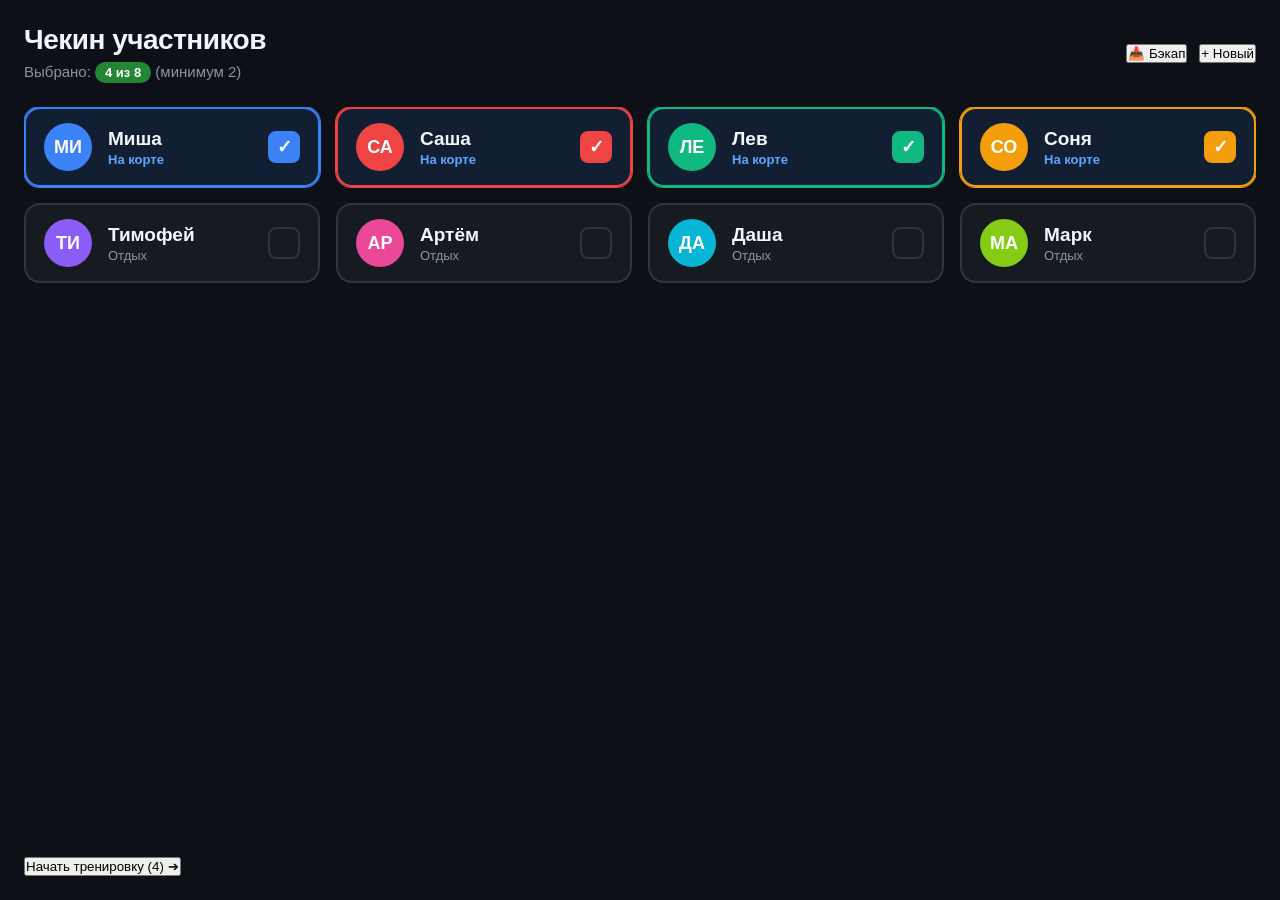
==== commit 1112a0ad: "feat: restructure to clean modular architecture, implement roster, matrix counter and zero-dep build" ====
--- a/index.html
+++ b/index.html
@@ -2,34 +2,1293 @@
 <html lang="ru">
 <head>
     <meta charset="UTF-8">
-    <meta name="viewport" content="width=device-width, initial-scale=1.0, maximum-scale=1.0, user-scalable=no">
-    <title>Теннисный Полигон</title>
-    <link rel="stylesheet" href="css/components/counter.css">
+    <meta name="viewport" content="width=device-width, initial-scale=1.0, maximum-scale=1.0, user-scalable=no, viewport-fit=cover">
+    <meta name="apple-mobile-web-app-capable" content="yes">
+    <meta name="apple-mobile-web-app-status-bar-style" content="black-translucent">
+    <meta name="apple-mobile-web-app-title" content="Tennis Pro">
+    <meta name="format-detection" content="telephone=no">
+    <title>Теннисный Полигон (Tennis Pro)</title>
     <style>
-        * {
+        *, *::before, *::after {
             box-sizing: border-box;
             margin: 0;
             padding: 0;
         }
-        body {
-            font-family: -apple-system, BlinkMacSystemFont, "Segoe UI", Roboto, sans-serif;
-            background-color: #0b0f19;
-            overflow: hidden;
-        }
-        #app {
-            width: 100vw;
-            height: 100vh;
-        }
+        html, body {
+            width: 100%;
+            height: 100%;
+            overflow-x: hidden;
+            background-color: #05080c;
+            font-family: -apple-system, BlinkMacSystemFont, "Segoe UI", Roboto, Helvetica, Arial, sans-serif;
+            color: #f0f6fc;
+            -webkit-font-smoothing: antialiased;
+            touch-action: manipulation;
+        }
+        #app-root {
+            width: 100%;
+            min-height: 100%;
+        }
+
+        /* Скомпилированные стили */
+/* === css/components/counter.css === */
+/* Стили экрана Модуля 2: Табло касаний (Matrix Counter) */
+/* Высококонтрастный режим для прямого солнца корта и мультитач iPadOS */
+
+.counter-view {
+    display: flex;
+    flex-direction: column;
+    height: 100vh;
+    width: 100vw;
+    padding: 16px;
+    background-color: #05080c;
+    box-sizing: border-box;
+    overflow: hidden;
+    user-select: none;
+    -webkit-user-select: none;
+}
+
+/* Верхняя панель управления */
+.counter-header {
+    display: flex;
+    align-items: center;
+    justify-content: space-between;
+    height: 56px;
+    margin-bottom: 12px;
+    gap: 16px;
+    flex-shrink: 0;
+}
+
+.counter-title-group {
+    display: flex;
+    flex-direction: column;
+    align-items: center;
+}
+
+.counter-title {
+    font-size: 22px;
+    font-weight: 800;
+    color: #f0f6fc;
+    margin: 0;
+    letter-spacing: -0.3px;
+}
+
+.counter-status {
+    font-size: 13px;
+    color: #8b949e;
+    font-weight: 600;
+}
+
+.btn-nav {
+    min-height: 48px;
+    padding: 0 16px;
+    font-size: 15px;
+}
+
+.btn-round {
+    min-height: 48px;
+    padding: 0 20px;
+    font-size: 16px;
+    background-color: #1f6feb;
+}
+
+/* Сетка табло участников */
+.counter-grid {
+    display: grid;
+    gap: 12px;
+    flex: 1;
+    width: 100%;
+    height: 100%;
+    box-sizing: border-box;
+}
+
+/* Карточка спортсмена (Touch-target на весь блок) */
+.matrix-card {
+    display: flex;
+    flex-direction: column;
+    background-color: #0d1117;
+    border: 3px solid #21262d;
+    border-radius: 18px;
+    position: relative;
+    overflow: hidden;
+    cursor: pointer;
+    touch-action: manipulation;
+    box-sizing: border-box;
+    transition: transform 0.05s ease, border-color 0.1s ease;
+}
+
+.matrix-card:active {
+    transform: scale(0.985);
+}
+
+/* Визуальная вспышка при ударе */
+.matrix-card.flash-impact {
+    border-color: #ffffff;
+    box-shadow: 0 0 25px rgba(255, 255, 255, 0.45), inset 0 0 15px var(--player-accent, #3b82f6);
+}
+
+/* Шапка карточки с именем и вычитанием */
+.card-header-bar {
+    display: flex;
+    justify-content: space-between;
+    align-items: center;
+    padding: 12px 16px;
+    background-color: rgba(255, 255, 255, 0.04);
+    border-bottom: 2px solid rgba(255, 255, 255, 0.06);
+    flex-shrink: 0;
+    border-top: 4px solid var(--player-accent, #3b82f6);
+}
+
+.player-name {
+    font-size: 20px;
+    font-weight: 800;
+    color: #ffffff;
+    letter-spacing: -0.3px;
+    white-space: nowrap;
+    overflow: hidden;
+    text-overflow: ellipsis;
+}
+
+/* Кнопка отмены/штрафа -1 */
+.btn-minus {
+    width: 44px;
+    height: 44px;
+    background-color: #21262d;
+    border: 2px solid #30363d;
+    border-radius: 10px;
+    color: #f85149;
+    font-size: 18px;
+    font-weight: 900;
+    cursor: pointer;
+    display: flex;
+    align-items: center;
+    justify-content: center;
+    touch-action: manipulation;
+}
+
+.btn-minus:active {
+    background-color: #da3633;
+    color: #ffffff;
+    transform: scale(0.92);
+}
+
+/* Зона удара и счёт */
+.card-hit-area {
+    display: flex;
+    flex-direction: column;
+    align-items: center;
+    justify-content: center;
+    flex: 1;
+    position: relative;
+    pointer-events: none; /* Событие тапа ловит весь .matrix-card */
+}
+
+.score-value {
+    font-size: clamp(64px, 11vw, 140px);
+    font-weight: 900;
+    line-height: 0.9;
+    color: #ffffff;
+    text-shadow: 0 4px 18px rgba(0, 0, 0, 0.7);
+    font-variant-numeric: tabular-nums;
+}
+
+.hit-hint {
+    font-size: 12px;
+    font-weight: 800;
+    letter-spacing: 2px;
+    color: #8b949e;
+    margin-top: 8px;
+    opacity: 0.5;
+}
+
+/* === css/components/roster.css === */
+/* Стили экрана Модуля 1: Ростер и Сессия */
+/* Эргономика прямого солнечного света корта и сенсорный ввод iPad Pro */
+
+.roster-view {
+    display: flex;
+    flex-direction: column;
+    height: 100%;
+    min-height: 100vh;
+    padding: 24px;
+    background-color: #0d1117;
+    color: #f0f6fc;
+    box-sizing: border-box;
+    user-select: none;
+    -webkit-user-select: none;
+}
+
+/* Шапка экрана */
+.roster-header {
+    display: flex;
+    justify-content: space-between;
+    align-items: center;
+    margin-bottom: 24px;
+    gap: 16px;
+}
+
+.roster-title {
+    font-size: 28px;
+    font-weight: 800;
+    margin: 0 0 6px 0;
+    letter-spacing: -0.5px;
+}
+
+.roster-subtitle {
+    font-size: 15px;
+    color: #8b949e;
+    margin: 0;
+}
+
+.badge {
+    display: inline-block;
+    padding: 3px 10px;
+    border-radius: 12px;
+    font-weight: 700;
+    font-size: 13px;
+}
+
+.badge-ok {
+    background-color: #238636;
+    color: #ffffff;
+}
+
+.badge-warn {
+    background-color: #d29922;
+    color: #1a1500;
+}
+
+.roster-tools {
+    display: flex;
+    gap: 12px;
+}
+
+/* Сетка спортсменов */
+.roster-grid {
+    display: grid;
+    grid-template-columns: repeat(auto-fill, minmax(280px, 1fr));
+    gap: 16px;
+    flex: 1;
+    align-content: start;
+    overflow-y: auto;
+    padding-bottom: 24px;
+}
+
+/* Карточка спортсмена (Touch-target > 64px) */
+.athlete-card {
+    display: flex;
+    align-items: center;
+    padding: 14px 18px;
+    min-height: 72px;
+    background-color: #161b22;
+    border: 2px solid #30363d;
+    border-radius: 16px;
+    cursor: pointer;
+    touch-action: manipulation;
+    transition: transform 0.08s ease, border-color 0.15s ease, background-color 0.15s ease;
+    box-sizing: border-box;
+}
+
+.athlete-card:active {
+    transform: scale(0.97);
+}
+
+.athlete-card.is-active {
+    border-color: var(--athlete-color, #3b82f6);
+    background-color: rgba(59, 130, 246, 0.12);
+    box-shadow: 0 0 0 1px var(--athlete-color, #3b82f6);
+}
+
+.athlete-avatar {
+    width: 48px;
+    height: 48px;
+    border-radius: 50%;
+    background-color: var(--athlete-color, #3b82f6);
+    color: #ffffff;
+    display: flex;
+    align-items: center;
+    justify-content: center;
+    font-weight: 800;
+    font-size: 18px;
+    margin-right: 16px;
+    flex-shrink: 0;
+    overflow: hidden;
+}
+
+.athlete-avatar img {
+    width: 100%;
+    height: 100%;
+    object-fit: cover;
+}
+
+.athlete-info {
+    display: flex;
+    flex-direction: column;
+    flex: 1;
+    overflow: hidden;
+}
+
+.athlete-name {
+    font-size: 19px;
+    font-weight: 700;
+    color: #f0f6fc;
+    white-space: nowrap;
+    overflow: hidden;
+    text-overflow: ellipsis;
+}
+
+.athlete-status {
+    font-size: 13px;
+    color: #8b949e;
+    margin-top: 2px;
+}
+
+.athlete-card.is-active .athlete-status {
+    color: #58a6ff;
+    font-weight: 600;
+}
+
+.athlete-checkbox {
+    width: 32px;
+    height: 32px;
+    border-radius: 8px;
+    border: 2px solid #30363d;
+    display: flex;
+    align-items: center;
+    justify-content: center;
+    font-size: 18px;
+    font-weight: 900;
+    color: #ffffff;
+    margin-left: 12px;
+    flex-shrink: 0;
+}
+
+.athlete-card.is-active .athlete-checkbox {
+    background-color: var(--athlete-color, #3b82f6);
+    border-color: var(--athlete-color, #3b82f6);
+}
+
+/* Нижняя панель действий */
+.roster-actions {
+
     </style>
 </head>
 <body>
-    <div id="app"></div>
-
-    <script type="module">
-        import { matrixCounter } from './js/modules/counter.js';
-        window.addEventListener('DOMContentLoaded', () => {
-            matrixCounter.init();
+    <main id="app-root"></main>
+    <script>
+
+/* --- Tennis Pro Core & Modules (Compiled Monolith) --- */
+(() => {
+    'use strict';
+
+    /* [Core: Storage] */
+    // Двухуровневое хранилище (IndexedDB + localStorage) по стандарту Tennis Pro
+// IndexedDB: постоянный ростер, профили, фото, архив тренировок
+// localStorage: оперативный кэш активной сессии на корте
+
+const DB_NAME = "tennis_pro_db";
+const DB_VERSION = 1;
+
+const STORES = {
+    ROSTER: "roster",
+    HISTORY: "history"
+};
+
+const CACHE_KEYS = {
+    ACTIVE_SESSION: "tennis_active_session_v1"
+};
+
+const DEFAULT_ROSTER = [
+    { id: "p_1", name: "Миша", color: "#3b82f6", sound: "laser", photo: null, createdAt: Date.now() },
+    { id: "p_2", name: "Саша", color: "#ef4444", sound: "coin", photo: null, createdAt: Date.now() },
+    { id: "p_3", name: "Лев", color: "#10b981", sound: "spring", photo: null, createdAt: Date.now() },
+    { id: "p_4", name: "Соня", color: "#f59e0b", sound: "default", photo: null, createdAt: Date.now() },
+    { id: "p_5", name: "Тимофей", color: "#8b5cf6", sound: "laser", photo: null, createdAt: Date.now() },
+    { id: "p_6", name: "Артём", color: "#ec4899", sound: "coin", photo: null, createdAt: Date.now() },
+    { id: "p_7", name: "Даша", color: "#06b6d4", sound: "spring", photo: null, createdAt: Date.now() },
+    { id: "p_8", name: "Марк", color: "#84cc16", sound: "default", photo: null, createdAt: Date.now() }
+];
+
+let dbInstance = null;
+
+// Инициализация IndexedDB с миграцией схемы
+function openDatabase() {
+    if (dbInstance) return Promise.resolve(dbInstance);
+
+    return new Promise((resolve, reject) => {
+        const request = indexedDB.open(DB_NAME, DB_VERSION);
+
+        request.onupgradeneeded = (event) => {
+            const db = event.target.result;
+
+            if (!db.objectStoreNames.contains(STORES.ROSTER)) {
+                db.createObjectStore(STORES.ROSTER, { keyPath: "id" });
+            }
+
+            if (!db.objectStoreNames.contains(STORES.HISTORY)) {
+                const historyStore = db.createObjectStore(STORES.HISTORY, { keyPath: "id" });
+                historyStore.createIndex("timestamp", "timestamp", { unique: false });
+            }
+        };
+
+        request.onsuccess = (event) => {
+            dbInstance = event.target.result;
+            resolve(dbInstance);
+        };
+
+        request.onerror = (event) => {
+            console.error("IndexedDB Open Error:", event.target.error);
+            reject(event.target.error);
+        };
+    });
+}
+
+// Универсальный хелпер транзакций
+async function executeTransaction(storeName, mode, callback) {
+    const db = await openDatabase();
+    return new Promise((resolve, reject) => {
+        const transaction = db.transaction([storeName], mode);
+        const store = transaction.objectStore(storeName);
+
+        let result = null;
+        try {
+            result = callback(store);
+        } catch (err) {
+            reject(err);
+            return;
+        }
+
+        transaction.oncomplete = () => resolve(result);
+        transaction.onerror = () => reject(transaction.error);
+        transaction.onabort = () => reject(transaction.error);
+    });
+}
+
+const storage = {
+    // ------------------------------------------------------------------------
+    // 1. Уровень IndexedDB (Ростер участников)
+    // ------------------------------------------------------------------------
+
+    // Получить полный ростер. При первом запуске заполняет базу DEFAULT_ROSTER
+    async getRoster() {
+        const db = await openDatabase();
+        return new Promise((resolve, reject) => {
+            const tx = db.transaction([STORES.ROSTER], "readonly");
+            const store = tx.objectStore(STORES.ROSTER);
+            const request = store.getAll();
+
+            request.onsuccess = async () => {
+                const roster = request.result;
+                if (!roster || roster.length === 0) {
+                    await this.initDefaultRoster();
+                    resolve(DEFAULT_ROSTER);
+                } else {
+                    resolve(roster);
+                }
+            };
+            request.onerror = () => reject(request.error);
         });
+    },
+
+    // Первичная инициализация дефолтного ростера
+    async initDefaultRoster() {
+        return executeTransaction(STORES.ROSTER, "readwrite", (store) => {
+            DEFAULT_ROSTER.forEach((athlete) => store.put(athlete));
+        });
+    },
+
+    // Добавить или обновить спортсмена
+    async saveAthlete(athlete) {
+        if (!athlete.id) {
+            athlete.id = "p_" + Date.now() + "_" + Math.random().toString(36).substring(2, 6);
+        }
+        if (!athlete.updatedAt) {
+            athlete.updatedAt = Date.now();
+        }
+        await executeTransaction(STORES.ROSTER, "readwrite", (store) => {
+            store.put(athlete);
+        });
+        return athlete;
+    },
+
+    // Удалить спортсмена по id
+    async deleteAthlete(id) {
+        return executeTransaction(STORES.ROSTER, "readwrite", (store) => {
+            store.delete(id);
+        });
+    },
+
+    // ------------------------------------------------------------------------
+    // 2. Уровень IndexedDB (Архив тренировочных сессий)
+    // ------------------------------------------------------------------------
+
+    // Сохранить завершенную сессию в постоянный архив
+    async archiveSession(sessionSummary) {
+        if (!sessionSummary.id) {
+            sessionSummary.id = "sess_" + Date.now();
+        }
+        sessionSummary.timestamp = sessionSummary.timestamp || Date.now();
+
+        await executeTransaction(STORES.HISTORY, "readwrite", (store) => {
+            store.put(sessionSummary);
+        });
+        return sessionSummary;
+    },
+
+    // Получить архив всех завершенных сессий
+    async getHistory() {
+        const db = await openDatabase();
+        return new Promise((resolve, reject) => {
+            const tx = db.transaction([STORES.HISTORY], "readonly");
+            const store = tx.objectStore(STORES.HISTORY);
+            const request = store.getAll();
+
+            request.onsuccess = () => resolve(request.result || []);
+            request.onerror = () => reject(request.error);
+        });
+    },
+
+    // ------------------------------------------------------------------------
+    // 3. Уровень localStorage (Быстрый кэш активной сессии на корте)
+    // ------------------------------------------------------------------------
+
+    // Получить активное состояние текущей тренировки
+    getActiveSession() {
+        try {
+            const raw = localStorage.getItem(CACHE_KEYS.ACTIVE_SESSION);
+            return raw ? JSON.parse(raw) : null;
+        } catch (e) {
+            console.error("Ошибка чтения активной сессии из localStorage:", e);
+            return null;
+        }
+    },
+
+    // Сохранить текущее состояние активной тренировки (чекин, таймер, счета)
+    saveActiveSession(sessionState) {
+        try {
+            localStorage.setItem(CACHE_KEYS.ACTIVE_SESSION, JSON.stringify(sessionState));
+        } catch (e) {
+            console.error("Ошибка сохранения активной сессии в localStorage:", e);
+        }
+    },
+
+    // Сбросить активную сессию (после завершения тренировки)
+    clearActiveSession() {
+        try {
+            localStorage.removeItem(CACHE_KEYS.ACTIVE_SESSION);
+        } catch (e) {
+            console.error("Ошибка очистки активной сессии:", e);
+        }
+    },
+
+    // ------------------------------------------------------------------------
+    // 4. Защита от стирания данных Safari / Резервный экспорт и импорт
+    // ------------------------------------------------------------------------
+
+    // Формирование полного снимка базы данных в JSON
+    async createBackupSnapshot() {
+        const roster = await this.getRoster();
+        const history = await this.getHistory();
+        const activeSession = this.getActiveSession();
+
+        return {
+            app: "Tennis Pro",
+            version: DB_VERSION,
+            exportedAt: new Date().toISOString(),
+            data: {
+                roster,
+                history,
+                activeSession
+            }
+        };
+    },
+
+    // Скачивание резервного файла на iPad/Mac
+    async downloadBackupFile() {
+        const snapshot = await this.createBackupSnapshot();
+        const jsonStr = JSON.stringify(snapshot, null, 2);
+        const blob = new Blob([jsonStr], { type: "application/json" });
+        const url = URL.createObjectURL(blob);
+
+        const dateStr = new Date().toISOString().slice(0, 10);
+        const a = document.createElement("a");
+        a.href = url;
+        a.download = `tennis_pro_backup_${dateStr}.json`;
+        document.body.appendChild(a);
+        a.click();
+        document.body.removeChild(a);
+        URL.revokeObjectURL(url);
+    },
+
+    // Восстановление базы данных из JSON-объекта
+    async restoreFromBackup(snapshot) {
+        if (!snapshot || !snapshot.data || !Array.isArray(snapshot.data.roster)) {
+            throw new Error("Неверная структура файла резервной копии.");
+        }
+
+        // Восстановление ростера
+        await executeTransaction(STORES.ROSTER, "readwrite", (store) => {
+            store.clear();
+            snapshot.data.roster.forEach((athlete) => store.put(athlete));
+        });
+
+        // Восстановление истории (если есть)
+        if (Array.isArray(snapshot.data.history)) {
+            await executeTransaction(STORES.HISTORY, "readwrite", (store) => {
+                store.clear();
+                snapshot.data.history.forEach((record) => store.put(record));
+            });
+        }
+
+        // Восстановление активной сессии
+        if (snapshot.data.activeSession) {
+            this.saveActiveSession(snapshot.data.activeSession);
+        } else {
+            this.clearActiveSession();
+        }
+
+        return true;
+    }
+};
+
+    /* [Core: Audio Engine] */
+    // Процедурный звуковой движок (Web Audio API) по стандарту Tennis Pro
+// 100% Offline-first, Zero-Dependency, защита от сбоев Safari iPadOS (Audio Lifecycle)
+
+class SoundEngine {
+    constructor() {
+        this.ctx = null;
+        this.isUnlocked = false;
+        this._bindLifecycleEvents();
+    }
+
+    // Инициализация и разблокировка AudioContext по первому жесту тренера
+    unlock() {
+        if (!this.ctx) {
+            const AudioCtx = window.AudioContext || window.webkitAudioContext;
+            if (!AudioCtx) {
+                console.warn("Web Audio API не поддерживается данным браузером.");
+                return;
+            }
+            this.ctx = new AudioCtx();
+        }
+
+        if (this.ctx.state === "suspended") {
+            this.ctx.resume().then(() => {
+                this.isUnlocked = true;
+            }).catch((err) => {
+                console.error("Не удалось восстановить AudioContext:", err);
+            });
+        } else if (this.ctx.state === "running") {
+            this.isUnlocked = true;
+        }
+    }
+
+    // Обработка жизненного цикла iPadOS (пробуждение экрана, разблокировка)
+    _bindLifecycleEvents() {
+        document.addEventListener("visibilitychange", () => {
+            if (document.visibilityState === "visible") {
+                this._ensureActiveContext();
+            }
+        });
+
+        // Глобальный перехват первого тапа для гарантированного снятия блокировки автоплея
+        const unlockHandler = () => {
+            this.unlock();
+            window.removeEventListener("pointerdown", unlockHandler);
+            window.removeEventListener("keydown", unlockHandler);
+        };
+        window.addEventListener("pointerdown", unlockHandler, { passive: true });
+        window.addEventListener("keydown", unlockHandler, { passive: true });
+    }
+
+    // Проверка и восстановление контекста после прерывания (interrupted на iOS)
+    async _ensureActiveContext() {
+        if (!this.ctx) return;
+
+        if (this.ctx.state === "interrupted" || this.ctx.state === "suspended") {
+            try {
+                await this.ctx.resume();
+            } catch (e) {
+                console.warn("Повторная инициализация после interrupted...");
+                try {
+                    await this.ctx.close();
+                } catch (_) {}
+                const AudioCtx = window.AudioContext || window.webkitAudioContext;
+                this.ctx = new AudioCtx();
+                await this.ctx.resume();
+            }
+        }
+    }
+
+    // Безопасное воспроизведение процедурных эффектов
+    async play(soundType = "default") {
+        if (!this.ctx) {
+            this.unlock();
+        }
+        await this._ensureActiveContext();
+
+        if (!this.ctx || this.ctx.state !== "running") return;
+
+        const now = this.ctx.currentTime;
+        const osc = this.ctx.createOscillator();
+        const gain = this.ctx.createGain();
+
+        // Безопасная сборка аудиотракта
+        osc.connect(gain);
+        gain.connect(this.ctx.destination);
+
+        // Автоматическая очистка ресурсов и защита от утечек памяти Safari
+        const cleanup = (duration) => {
+            osc.start(now);
+            osc.stop(now + duration);
+            setTimeout(() => {
+                try {
+                    osc.disconnect();
+                    gain.disconnect();
+                } catch (_) {}
+            }, (duration + 0.05) * 1000);
+        };
+
+        switch (soundType) {
+            // Лазер (быстрый свист для скоростных серий)
+            case "laser": {
+                osc.type = "sawtooth";
+                osc.frequency.setValueAtTime(1100, now);
+                osc.frequency.exponentialRampToValueAtTime(70, now + 0.14);
+                gain.gain.setValueAtTime(0.28, now);
+                gain.gain.exponentialRampToValueAtTime(0.001, now + 0.14);
+                cleanup(0.14);
+                break;
+            }
+
+            // Монета (звонкий двутональный колокольчик)
+            case "coin": {
+                osc.type = "sine";
+                osc.frequency.setValueAtTime(1174.66, now); // D6
+                osc.frequency.setValueAtTime(1760.00, now + 0.06); // A6
+                gain.gain.setValueAtTime(0.25, now);
+                gain.gain.exponentialRampToValueAtTime(0.001, now + 0.22);
+                cleanup(0.22);
+                break;
+            }
+
+            // Пружина (восходящий тон для модулей сокровищ/бонусов)
+            case "spring": {
+                osc.type = "sine";
+                osc.frequency.setValueAtTime(160, now);
+                osc.frequency.exponentialRampToValueAtTime(650, now + 0.16);
+                gain.gain.setValueAtTime(0.3, now);
+                gain.gain.exponentialRampToValueAtTime(0.001, now + 0.16);
+                cleanup(0.16);
+                break;
+            }
+
+            // Штрафной гудок (тяжелый низкий диссонанс для секундных штрафов)
+            case "penalty": {
+                osc.type = "triangle";
+                osc.frequency.setValueAtTime(140, now);
+                osc.frequency.linearRampToValueAtTime(90, now + 0.25);
+                gain.gain.setValueAtTime(0.35, now);
+                gain.gain.exponentialRampToValueAtTime(0.001, now + 0.25);
+                cleanup(0.25);
+                break;
+            }
+
+            // Свисток старта / финиша секундомера
+            case "whistle": {
+                osc.type = "sine";
+                osc.frequency.setValueAtTime(2400, now);
+                osc.frequency.linearRampToValueAtTime(2200, now + 0.28);
+                gain.gain.setValueAtTime(0.3, now);
+                gain.gain.exponentialRampToValueAtTime(0.001, now + 0.28);
+                cleanup(0.28);
+                break;
+            }
+
+            // Трещотка («Однорукий бандит» / быстрый тактильный щелчок)
+            case "tick": {
+                osc.type = "square";
+                osc.frequency.setValueAtTime(800, now);
+                gain.gain.setValueAtTime(0.12, now);
+                gain.gain.exponentialRampToValueAtTime(0.001, now + 0.03);
+                cleanup(0.03);
+                break;
+            }
+
+            // Стандартный тап по умолчанию
+            default: {
+                osc.type = "sine";
+                osc.frequency.setValueAtTime(520, now);
+                gain.gain.setValueAtTime(0.2, now);
+                gain.gain.exponentialRampToValueAtTime(0.001, now + 0.08);
+                cleanup(0.08);
+                break;
+            }
+        }
+    }
+}
+
+const soundEngine = new SoundEngine();
+
+    /* [Module 1: Roster & Session] */
+    // Модуль 1: Ростер и Сессия (Tennis Pro)
+// Управление составом спортсменов, чекин на тренировку и резервное копирование
+
+
+class RosterModule {
+    constructor(containerElement, onSessionStartCallback) {
+        this.container = containerElement;
+        this.onSessionStart = onSessionStartCallback;
+
+        this.athletes = [];
+        this.selectedAthleteIds = new Set();
+        this.isModalOpen = false;
+
+        this.init();
+    }
+
+    async init() {
+        try {
+            this.athletes = await storage.getRoster();
+            this._restoreActiveSessionCheckins();
+            this.render();
+        } catch (err) {
+            console.error("Ошибка инициализации ростера:", err);
+            this.container.innerHTML = `<div class="error-banner">Сбой загрузки базы участников</div>`;
+        }
+    }
+
+    // Восстановление чекина, если тренировка уже была начата ранее
+    _restoreActiveSessionCheckins() {
+        const session = storage.getActiveSession();
+        if (session && Array.isArray(session.participantIds)) {
+            session.participantIds.forEach((id) => this.selectedAthleteIds.add(id));
+        } else {
+            // По умолчанию выбираем первых 4 участников для быстрого старта
+            this.athletes.slice(0, 4).forEach((a) => this.selectedAthleteIds.add(a.id));
+        }
+    }
+
+    // Переключение статуса чекина спортсмена
+    toggleAthlete(athleteId) {
+        const athlete = this.athletes.find((a) => a.id === athleteId);
+        const sound = athlete && athlete.sound ? athlete.sound : "default";
+
+        if (this.selectedAthleteIds.has(athleteId)) {
+            // Минимум 2 участника на корте
+            if (this.selectedAthleteIds.size <= 2) {
+                soundEngine.play("penalty");
+                return;
+            }
+            this.selectedAthleteIds.delete(athleteId);
+            soundEngine.play("tick");
+        } else {
+            // Максимум 8 участников в одной сессии
+            if (this.selectedAthleteIds.size >= 8) {
+                soundEngine.play("penalty");
+                return;
+            }
+            this.selectedAthleteIds.add(athleteId);
+            soundEngine.play(sound);
+        }
+
+        this._persistCurrentSelection();
+        this.render();
+    }
+
+    // Синхронизация состава с кэшем активной сессии
+    _persistCurrentSelection() {
+        const selectedList = this.athletes.filter((a) => this.selectedAthleteIds.has(a.id));
+        const currentSession = storage.getActiveSession() || {};
+        storage.saveActiveSession({
+            ...currentSession,
+            participantIds: Array.from(this.selectedAthleteIds),
+            participants: selectedList,
+            updatedAt: Date.now()
+        });
+    }
+
+    // Добавление нового участника
+    async addAthlete(name, color = "#3b82f6", sound = "default") {
+        if (!name || !name.trim()) return;
+
+        const newAthlete = {
+            id: "p_" + Date.now(),
+            name: name.trim(),
+            color: color,
+            sound: sound,
+            createdAt: Date.now()
+        };
+
+        await storage.saveAthlete(newAthlete);
+        this.athletes = await storage.getRoster();
+        this.selectedAthleteIds.add(newAthlete.id);
+        this._persistCurrentSelection();
+        soundEngine.play("coin");
+        this.render();
+    }
+
+    // Запуск тренировочной сессии с выбранным составом
+    startSession() {
+        if (this.selectedAthleteIds.size < 2) {
+            soundEngine.play("penalty");
+            return;
+        }
+
+        soundEngine.play("whistle");
+        this._persistCurrentSelection();
+
+        if (typeof this.onSessionStart === "function") {
+            const selectedAthletes = this.athletes.filter((a) => this.selectedAthleteIds.has(a.id));
+            this.onSessionStart(selectedAthletes);
+        }
+    }
+
+    // Отрисовка интерфейса ростера
+    render() {
+        if (!this.container) return;
+
+        const count = this.selectedAthleteIds.size;
+        const canStart = count >= 2 && count <= 8;
+
+        this.container.innerHTML = `
+            <div class="roster-view">
+                <header class="roster-header">
+                    <div class="roster-meta">
+                        <h1 class="roster-title">Чекин участников</h1>
+                        <p class="roster-subtitle">Выбрано: <span class="badge ${canStart ? 'badge-ok' : 'badge-warn'}">${count} из 8</span> (минимум 2)</p>
+                    </div>
+                    <div class="roster-tools">
+                        <button type="button" class="btn btn-secondary btn-icon" id="btn-export-backup" title="Экспорт базы в файл">
+                            📥 Бэкап
+                        </button>
+                        <button type="button" class="btn btn-secondary btn-icon" id="btn-add-athlete" title="Добавить участника">
+                            + Новый
+                        </button>
+                    </div>
+                </header>
+
+                <div class="roster-grid">
+                    ${this.athletes.map((athlete) => {
+                        const isChecked = this.selectedAthleteIds.has(athlete.id);
+                        return `
+                            <div class="athlete-card ${isChecked ? 'is-active' : ''}" 
+                                 data-id="${athlete.id}" 
+                                 style="--athlete-color: ${athlete.color};">
+                                <div class="athlete-avatar">
+                                    ${athlete.photo ? `<img src="${athlete.photo}" alt="${athlete.name}">` : athlete.name.slice(0, 2).toUpperCase()}
+                                </div>
+                                <div class="athlete-info">
+                                    <span class="athlete-name">${athlete.name}</span>
+                                    <span class="athlete-status">${isChecked ? 'На корте' : 'Отдых'}</span>
+                                </div>
+                                <div class="athlete-checkbox">
+                                    ${isChecked ? '✓' : ''}
+                                </div>
+                            </div>
+                        `;
+                    }).join("")}
+                </div>
+
+                <footer class="roster-actions">
+                    <button type="button" class="btn btn-primary btn-large" id="btn-start-training" ${canStart ? '' : 'disabled'}>
+                        Начать тренировку (${count}) ➔
+                    </button>
+                </footer>
+            </div>
+        `;
+
+        this._bindDomEvents();
+    }
+
+    // Привязка Pointer Events для исключения 300мс задержки Safari
+    _bindDomEvents() {
+        // Тапы по карточкам спортсменов
+        const cards = this.container.querySelectorAll(".athlete-card");
+        cards.forEach((card) => {
+            card.addEventListener("pointerdown", (e) => {
+                e.preventDefault();
+                const athleteId = card.getAttribute("data-id");
+                if (athleteId) this.toggleAthlete(athleteId);
+            });
+        });
+
+        // Кнопка запуска тренировки
+        const btnStart = this.container.querySelector("#btn-start-training");
+        if (btnStart) {
+            btnStart.addEventListener("pointerdown", (e) => {
+                e.preventDefault();
+                this.startSession();
+            });
+        }
+
+        // Кнопка бэкапа базы
+        const btnExport = this.container.querySelector("#btn-export-backup");
+        if (btnExport) {
+            btnExport.addEventListener("pointerdown", async (e) => {
+                e.preventDefault();
+                soundEngine.play("laser");
+                await storage.downloadBackupFile();
+            });
+        }
+
+        // Кнопка создания нового участника
+        const btnAdd = this.container.querySelector("#btn-add-athlete");
+        if (btnAdd) {
+            btnAdd.addEventListener("pointerdown", (e) => {
+                e.preventDefault();
+                const name = prompt("Имя спортсмена:");
+                if (name) {
+                    this.addAthlete(name);
+                }
+            });
+        }
+    }
+}
+
+    /* [Module 2: Matrix Counter] */
+    // Модуль 2: Табло касаний (Matrix Counter) по стандарту Tennis Pro
+// Мультикасание, аппаратный throttle (100–120 мс) по pointerId, звуковой отклик
+
+
+class MatrixCounterModule {
+    constructor(containerElement, options = {}) {
+        this.container = containerElement;
+        this.onBackToRoster = options.onBackToRoster || null;
+
+        this.participants = [];
+        this.scores = new Map(); // id -> score
+        this.lastPointerTouchTime = new Map(); // pointerId -> timestamp (Throttle)
+        this.throttleMs = 110; // Аппаратное окно отсечения дребезга тача iPad
+
+        this.init(options.participants);
+    }
+
+    init(explicitParticipants) {
+        if (Array.isArray(explicitParticipants) && explicitParticipants.length >= 2) {
+            this.participants = explicitParticipants;
+        } else {
+            const activeSession = storage.getActiveSession();
+            if (activeSession && Array.isArray(activeSession.participants) && activeSession.participants.length >= 2) {
+                this.participants = activeSession.participants;
+            } else {
+                // Если сессия не была задана, берем участников по умолчанию
+                this.participants = [
+                    { id: "p_1", name: "Миша", color: "#3b82f6", sound: "laser" },
+                    { id: "p_2", name: "Саша", color: "#ef4444", sound: "coin" }
+                ];
+            }
+        }
+
+        // Инициализируем стартовые очки (0)
+        this.participants.forEach((p) => {
+            this.scores.set(p.id, 0);
+        });
+
+        this.render();
+    }
+
+    // Обработка очка с защитой от аппаратного дребезга (Throttle)
+    handleTap(playerId, delta, pointerId, cardElement) {
+        const now = performance.now();
+        const lastTime = this.lastPointerTouchTime.get(pointerId) || 0;
+
+        // Если повторный тап по этому pointerId пришел быстрее лимита — отсекаем
+        if (delta > 0 && now - lastTime < this.throttleMs) {
+            return;
+        }
+        this.lastPointerTouchTime.set(pointerId, now);
+
+        const currentScore = this.scores.get(playerId) || 0;
+        const newScore = Math.max(0, currentScore + delta);
+        this.scores.set(playerId, newScore);
+
+        // Обновляем табло
+        const scoreEl = cardElement.querySelector(".score-value");
+        if (scoreEl) {
+            scoreEl.textContent = newScore;
+        }
+
+        const athlete = this.participants.find((p) => p.id === playerId);
+        const soundType = athlete && athlete.sound ? athlete.sound : "default";
+
+        if (delta > 0) {
+            soundEngine.play(soundType);
+            this.triggerCardFlash(cardElement);
+        } else {
+            soundEngine.play("penalty");
+        }
+    }
+
+    // Визуальная вспышка контура при касании
+    triggerCardFlash(cardElement) {
+        cardElement.classList.add("flash-impact");
+        requestAnimationFrame(() => {
+            setTimeout(() => {
+                cardElement.classList.remove("flash-impact");
+            }, 80);
+        });
+    }
+
+    // Завершение раунда с записью в архив IndexedDB
+    async finishRound() {
+        soundEngine.play("whistle");
+
+        const roundResults = this.participants.map((p) => ({
+            id: p.id,
+            name: p.name,
+            score: this.scores.get(p.id) || 0
+        }));
+
+        const summary = {
+            id: "round_" + Date.now(),
+            type: "matrix_counter",
+            timestamp: Date.now(),
+            results: roundResults
+        };
+
+        try {
+            await storage.archiveSession(summary);
+        } catch (err) {
+            console.error("Ошибка сохранения результатов раунда:", err);
+        }
+
+        if (confirm("Раунд завершен! Зафиксировать результаты и обнулить счет?")) {
+            this.scores.forEach((_, id) => this.scores.set(id, 0));
+            this.render();
+        }
+    }
+
+    // Отрисовка адаптивной сетки для 2–8 спортсменов
+    render() {
+        if (!this.container) return;
+
+        const count = this.participants.length;
+        // Расчет динамической сетки в зависимости от числа спортсменов на корте
+        let gridCols = "repeat(2, 1fr)";
+        if (count >= 5) {
+            gridCols = "repeat(4, 1fr)";
+        } else if (count >= 3) {
+            gridCols = "repeat(3, 1fr)";
+        }
+
+        this.container.innerHTML = `
+            <div class="counter-view">
+                <header class="counter-header">
+                    <button type="button" class="btn btn-secondary btn-nav" id="btn-back-roster">
+                        ❮ Ростер
+                    </button>
+                    <div class="counter-title-group">
+                        <h1 class="counter-title">Табло касаний</h1>
+                        <span class="counter-status">Участников: ${count}</span>
+                    </div>
+                    <button type="button" class="btn btn-primary btn-round" id="btn-finish-round">
+                        Завершить раунд
+                    </button>
+                </header>
+
+                <div class="counter-grid" style="grid-template-columns: ${gridCols};">
+                    ${this.participants.map((athlete) => {
+                        const score = this.scores.get(athlete.id) || 0;
+                        return `
+                            <div class="matrix-card" data-id="${athlete.id}" style="--player-accent: ${athlete.color || '#3b82f6'};">
+                                <div class="card-header-bar">
+                                    <span class="player-name">${athlete.name}</span>
+                                    <button type="button" class="btn-minus" data-action="minus" title="Снять 1 очко">-1</button>
+                                </div>
+                                <div class="card-hit-area">
+                                    <span class="score-value">${score}</span>
+                                    <span class="hit-hint">ТАП</span>
+                                </div>
+                            </div>
+                        `;
+                    }).join("")}
+                </div>
+            </div>
+        `;
+
+        this._bindEvents();
+    }
+
+    _bindEvents() {
+        // Обработка касаний карточек спортсменов (Pointer Events)
+        const cards = this.container.querySelectorAll(".matrix-card");
+        cards.forEach((card) => {
+            const playerId = card.getAttribute("data-id");
+
+            // Тап по всей поверхности карточки (+1)
+            card.addEventListener("pointerdown", (e) => {
+                // Если тап пришелся по кнопке вычитания, не добавляем очко
+                if (e.target.closest('[data-action="minus"]')) return;
+                e.preventDefault();
+                this.handleTap(playerId, 1, e.pointerId, card);
+            });
+
+            // Кнопка штрафа / отмены очка (-1)
+            const minusBtn = card.querySelector('[data-action="minus"]');
+            if (minusBtn) {
+                minusBtn.addEventListener("pointerdown", (e) => {
+                    e.preventDefault();
+                    e.stopPropagation();
+                    this.handleTap(playerId, -1, e.pointerId, card);
+                });
+            }
+        });
+
+        // Кнопка завершения раунда
+        const btnFinish = this.container.querySelector("#btn-finish-round");
+        if (btnFinish) {
+            btnFinish.addEventListener("pointerdown", (e) => {
+                e.preventDefault();
+                this.finishRound();
+            });
+        }
+
+        // Кнопка возврата в Ростер
+        const btnBack = this.container.querySelector("#btn-back-roster");
+        if (btnBack) {
+            btnBack.addEventListener("pointerdown", (e) => {
+                e.preventDefault();
+                if (typeof this.onBackToRoster === "function") {
+                    this.onBackToRoster();
+                }
+            });
+        }
+    }
+}
+
+    /* [Application Router & Bootstrap] */
+    window.addEventListener("DOMContentLoaded", () => {
+        const appContainer = document.getElementById("app-root");
+        if (!appContainer) return;
+
+        let activeScreen = null;
+
+        const showRoster = () => {
+            activeScreen = new RosterModule(appContainer, (selectedAthletes) => {
+                showCounter(selectedAthletes);
+            });
+        };
+
+        const showCounter = (participants) => {
+            activeScreen = new MatrixCounterModule(appContainer, {
+                participants: participants,
+                onBackToRoster: () => {
+                    showRoster();
+                }
+            });
+        };
+
+        // Старт с проверки сохраненной активной сессии
+        const session = storage.getActiveSession();
+        if (session && Array.isArray(session.participants) && session.participants.length >= 2) {
+            showCounter(session.participants);
+        } else {
+            showRoster();
+        }
+    });
+})();
+
     </script>
 </body>
-</html>+</html>
